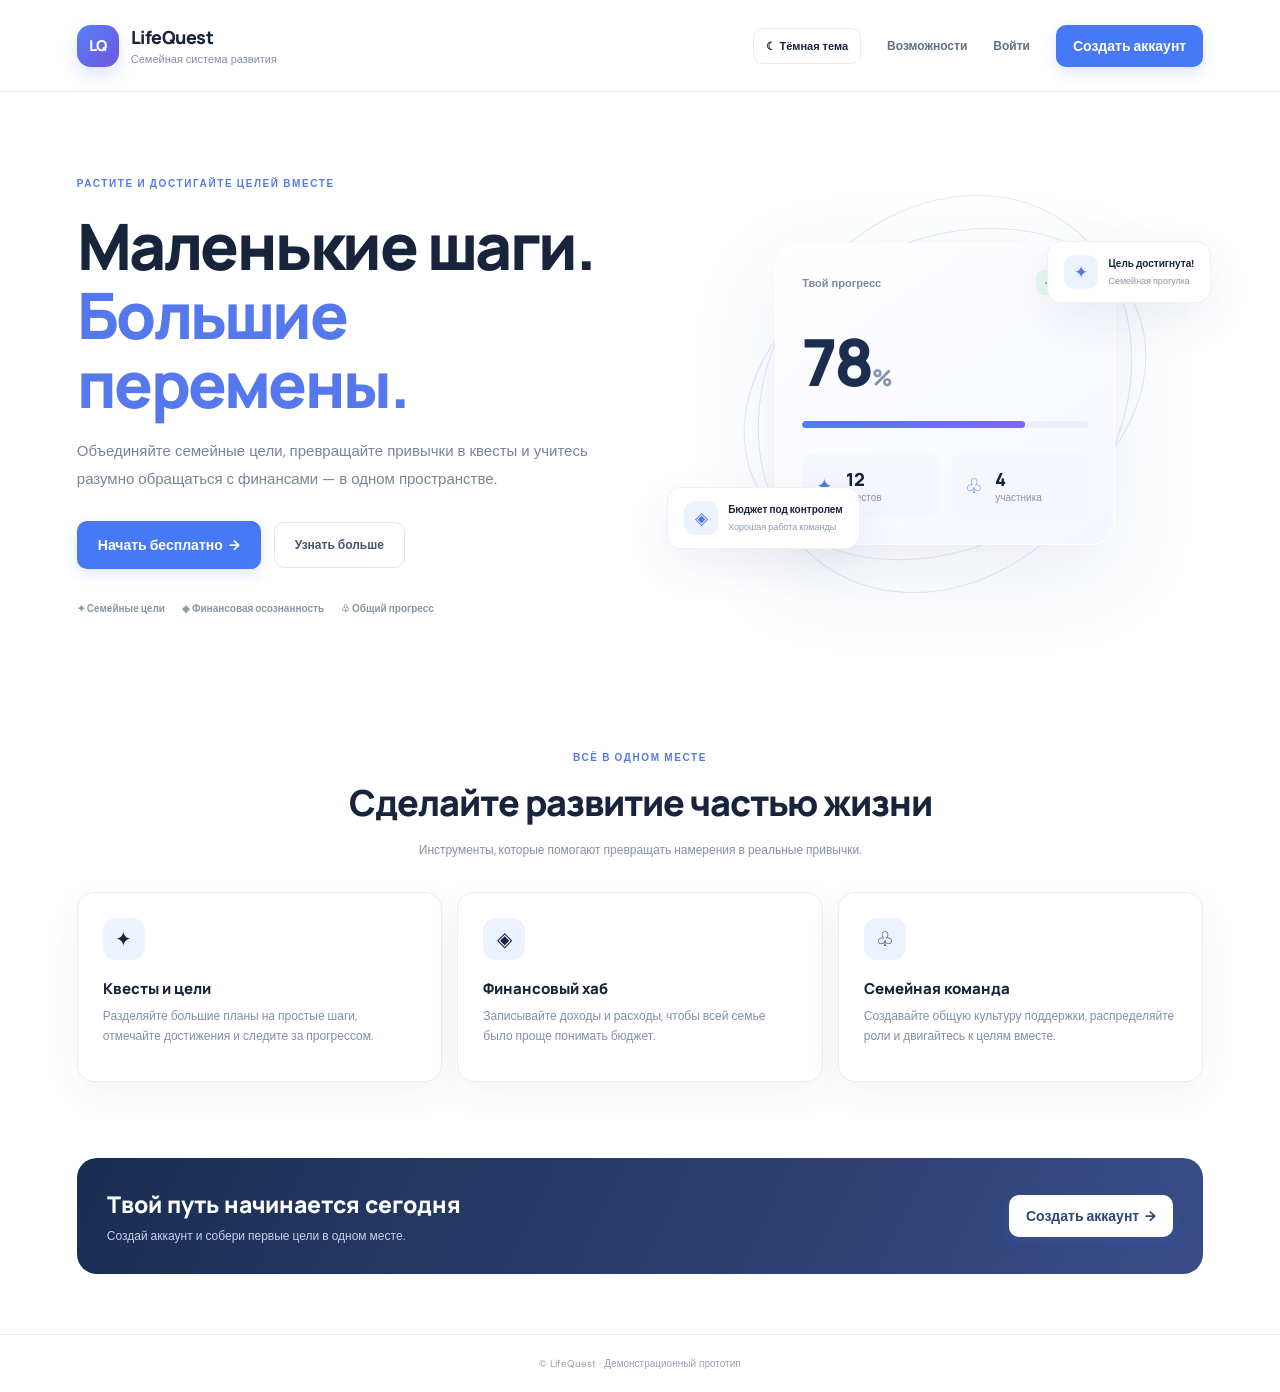
==== index.html @ 123b7204 "add deploy workflow" ====
<!doctype html>
<html lang="ru">
<head>
  <meta charset="UTF-8"><meta name="viewport" content="width=device-width, initial-scale=1.0">
  <meta name="description" content="LifeQuest — семейная платформа для целей, квестов и финансовой осознанности.">
  <title>LifeQuest — твой путь начинается здесь</title><script src="js/theme.js"></script><link rel="stylesheet" href="css/styles.css">
</head>
<body class="public-page">
  <header class="public-header"><a class="brand public-brand" href="index.html"><span class="brand-mark">LQ</span><span>LifeQuest<small>Семейная система развития</small></span></a><nav class="public-nav"><button class="theme-toggle" type="button" data-theme-toggle aria-pressed="false">☾ Тёмная тема</button><a href="#features">Возможности</a><a href="register.html?mode=login">Войти</a><a class="primary-button" href="register.html?mode=register">Создать аккаунт</a></nav></header>
  <main class="landing-main">
    <section class="landing-hero"><div class="landing-copy"><span class="landing-kicker">РАСТИТЕ И ДОСТИГАЙТЕ ЦЕЛЕЙ ВМЕСТЕ</span><h1>Маленькие шаги.<br><span>Большие перемены.</span></h1><p>Объединяйте семейные цели, превращайте привычки в квесты и учитесь разумно обращаться с финансами — в одном пространстве.</p><div class="landing-actions"><a class="primary-button" href="register.html?mode=register">Начать бесплатно&nbsp; →</a><a class="secondary-button" href="#features">Узнать больше</a></div><div class="landing-trust"><span>✦ Семейные цели</span><span>◈ Финансовая осознанность</span><span>♧ Общий прогресс</span></div></div><div class="landing-art" aria-hidden="true"><div class="orbit orbit-one"></div><div class="orbit orbit-two"></div><div class="hero-glass"><div class="glass-top"><span>Твой прогресс</span><span class="pill">+12% ↗</span></div><div class="hero-score">78<small>%</small></div><div class="progress-track"><div class="progress-fill" style="width:78%"></div></div><div class="hero-mini-grid"><div><span>✦</span><strong>12</strong><small>квестов</small></div><div><span>♧</span><strong>4</strong><small>участника</small></div></div></div><div class="floating-card floating-top"><span>✦</span><div><strong>Цель достигнута!</strong><small>Семейная прогулка</small></div></div><div class="floating-card floating-bottom"><span>◈</span><div><strong>Бюджет под контролем</strong><small>Хорошая работа команды</small></div></div></div></section>
    <section class="landing-features" id="features"><div class="section-intro centered"><span class="landing-kicker">ВСЁ В ОДНОМ МЕСТЕ</span><h2>Сделайте развитие частью жизни</h2><p>Инструменты, которые помогают превращать намерения в реальные привычки.</p></div><div class="feature-grid"><article class="feature-card"><div class="feature-icon">✦</div><h3>Квесты и цели</h3><p>Разделяйте большие планы на простые шаги, отмечайте достижения и следите за прогрессом.</p></article><article class="feature-card"><div class="feature-icon">◈</div><h3>Финансовый хаб</h3><p>Записывайте доходы и расходы, чтобы всей семье было проще понимать бюджет.</p></article><article class="feature-card"><div class="feature-icon">♧</div><h3>Семейная команда</h3><p>Создавайте общую культуру поддержки, распределяйте роли и двигайтесь к целям вместе.</p></article></div></section>
    <section class="landing-cta"><div><h2>Твой путь начинается сегодня</h2><p>Создай аккаунт и собери первые цели в одном месте.</p></div><a class="primary-button" href="register.html?mode=register">Создать аккаунт&nbsp; →</a></section>
  </main><footer class="public-footer">© LifeQuest · Демонстрационный прототип</footer>
  <script type="module" src="js/landing.js"></script>
</body></html>
---- css/styles.css ----
@import url('https://fonts.googleapis.com/css2?family=DM+Sans:wght@400;500;600;700&family=Manrope:wght@400;500;600;700;800&display=swap');
:root{--bg:#f5f7fb;--surface:#fff;--ink:#17243b;--muted:#8290a5;--line:#e8edf4;--navy:#172b4d;--blue:#4778f5;--blue-soft:#edf2ff;--mint:#e5f7f0;--green:#218a68;--orange:#fff1df;--shadow:0 12px 36px rgba(26,45,78,.06)}
*{box-sizing:border-box}body{margin:0;background:var(--bg);color:var(--ink);font-family:'DM Sans',sans-serif;font-size:14px}button,input{font:inherit}button{cursor:pointer}button:focus-visible,input:focus-visible{outline:3px solid #b7c9ff;outline-offset:2px}.app-shell{min-height:100vh;display:flex}.sidebar{width:252px;background:#fff;border-right:1px solid var(--line);padding:28px 18px 18px;display:flex;flex-direction:column;position:fixed;inset:0 auto 0 0;z-index:5}.brand{display:flex;gap:12px;align-items:center;color:var(--ink);text-decoration:none;font:800 18px Manrope,sans-serif;letter-spacing:-.5px;padding:0 8px 36px}.brand small{display:block;color:var(--muted);font:500 11px 'DM Sans',sans-serif;letter-spacing:0;margin-top:3px}.brand-mark{width:42px;height:42px;display:grid;place-items:center;background:linear-gradient(135deg,#547ff8,#7258dc);color:white;border-radius:14px;font:800 15px Manrope;box-shadow:0 8px 18px #547ff833}.side-label{font-size:9px;font-weight:800;letter-spacing:1.3px;color:#a2adbd;padding:0 12px 13px}.nav-list{display:grid;gap:6px}.nav-item{border:0;background:transparent;color:#748197;padding:13px 14px;border-radius:12px;display:flex;align-items:center;gap:13px;text-align:left;font-weight:600;transition:.18s}.nav-item span{font-size:19px;width:22px;text-align:center}.nav-item:hover{background:#f7f8fc;color:var(--ink)}.nav-item.active{background:var(--blue-soft);color:var(--blue)}.sidebar-bottom{margin-top:auto}.hidden{display:none!important}.user-mini{border-top:1px solid var(--line);margin-top:18px;padding:18px 4px 0;display:flex;align-items:center;gap:10px}.avatar{width:38px;height:38px;display:grid;place-items:center;background:#e8edff;color:#4a66cf;border-radius:13px;font-weight:800}.user-mini-text{flex:1;min-width:0}.user-mini-text strong,.user-mini-text small{display:block;overflow:hidden;text-overflow:ellipsis;white-space:nowrap}.user-mini-text strong{font-size:12px}.user-mini-text small{font-size:10px;color:var(--muted);margin-top:4px}.icon-button{border:0;background:transparent;color:#77849a;border-radius:9px;padding:8px;font-size:17px}.icon-button:hover{background:#f1f4fa}.main-area{margin-left:252px;width:calc(100% - 252px);min-height:100vh;display:flex;flex-direction:column}.topbar{min-height:106px;padding:25px 42px;display:flex;align-items:center;justify-content:space-between;gap:20px;background:#fff;border-bottom:1px solid var(--line)}.eyebrow{font-size:9px;letter-spacing:1.5px;font-weight:800;color:#94a0b2;margin-bottom:7px}.topbar h1{font:800 26px Manrope,sans-serif;margin:0;letter-spacing:-.8px}.top-actions{display:flex;align-items:center;gap:12px}.date-chip{font-size:11px;color:#75839a;background:#f6f8fc;padding:10px 12px;border-radius:9px}.primary-button{border:0;border-radius:10px;padding:12px 17px;background:var(--blue);color:#fff;font-weight:700;box-shadow:0 6px 14px #4778f52b;transition:.2s}.primary-button:hover{background:#3568e9;transform:translateY(-1px)}.primary-button:disabled{opacity:.45;cursor:not-allowed;transform:none}.page-content{padding:30px 42px 24px;flex:1;max-width:1500px;width:100%;margin:0 auto}.footer{padding:18px 42px;border-top:1px solid var(--line);font-size:10px;color:#9aa5b5}.footer span{padding:0 7px;color:#ccd3df}.welcome{display:flex;justify-content:space-between;align-items:center;gap:20px;padding:27px 30px;border-radius:18px;color:#fff;background:linear-gradient(112deg,#182d50 0%,#263f70 63%,#4e5cc2 100%);position:relative;overflow:hidden;margin-bottom:23px}.welcome:after{content:"";position:absolute;width:230px;height:230px;border:1px solid #ffffff18;border-radius:50%;right:70px;top:-135px;box-shadow:0 0 0 35px #ffffff08,0 0 0 70px #ffffff06}.welcome-copy{position:relative;z-index:1}.welcome .eyebrow{color:#a8b9e2}.welcome h2{font:800 24px Manrope;margin:7px 0 8px;letter-spacing:-.6px}.welcome p{color:#c6d1e8;margin:0;max-width:520px;line-height:1.6}.welcome .primary-button{background:#fff;color:#284477;box-shadow:none;white-space:nowrap;position:relative;z-index:1}.stats-grid{display:grid;grid-template-columns:repeat(4,minmax(0,1fr));gap:15px;margin-bottom:23px}.stat-card,.panel,.feature-card{background:var(--surface);border:1px solid var(--line);border-radius:15px;box-shadow:var(--shadow)}.stat-card{padding:18px 19px}.stat-top{display:flex;justify-content:space-between;align-items:center;color:#8290a5;font-size:11px;font-weight:600}.stat-icon{display:grid;place-items:center;width:34px;height:34px;border-radius:11px;background:var(--blue-soft);color:var(--blue);font-size:17px}.stat-value{font:800 25px Manrope;margin:13px 0 5px;letter-spacing:-.8px}.stat-foot{font-size:10px;color:#8c99ab}.positive{color:var(--green);font-weight:700}.content-grid{display:grid;grid-template-columns:minmax(0,1.5fr) minmax(270px,1fr);gap:18px}.panel{padding:21px;margin-bottom:18px}.panel-heading{display:flex;justify-content:space-between;align-items:center;gap:12px;margin-bottom:19px}.panel-heading h3{font:800 15px Manrope;margin:0}.text-button{border:0;background:none;color:var(--blue);font-weight:700;font-size:11px}.muted{color:var(--muted)}.quest-row{display:flex;align-items:center;gap:12px;padding:13px 0;border-top:1px solid #f0f2f7}.quest-row:first-of-type{border-top:0}.quest-symbol{width:40px;height:40px;display:grid;place-items:center;border-radius:12px;background:#f1f4ff;font-size:18px}.quest-info{flex:1;min-width:0}.quest-info strong{display:block;font-size:12px}.quest-info small{display:block;color:var(--muted);font-size:10px;margin-top:5px}.pill{font-size:10px;font-weight:700;padding:6px 9px;border-radius:8px;background:var(--mint);color:var(--green);white-space:nowrap}.pill.pending{background:var(--orange);color:#ad6c22}.progress-head{display:flex;justify-content:space-between;font-size:11px;margin-bottom:9px}.progress-track{height:7px;background:#edf0f6;border-radius:99px;overflow:hidden}.progress-fill{height:100%;background:linear-gradient(90deg,#4d7df5,#8066e8);border-radius:99px}.family-list{display:grid;gap:13px}.family-person{display:flex;align-items:center;gap:10px}.family-person .avatar{width:34px;height:34px;border-radius:11px;font-size:12px}.person-meta{flex:1}.person-meta strong{font-size:11px;display:block}.person-meta small{font-size:10px;color:var(--muted);display:block;margin-top:3px}.status-dot{width:7px;height:7px;background:#3fba8d;border-radius:50%}.feature-grid{display:grid;grid-template-columns:repeat(3,minmax(0,1fr));gap:15px}.feature-card{padding:22px;min-height:170px;text-align:left;color:inherit;transition:.2s}.feature-card:hover{transform:translateY(-3px);border-color:#cbd7ff}.feature-card .feature-icon{width:42px;height:42px;border-radius:13px;background:var(--blue-soft);display:grid;place-items:center;font-size:20px;margin-bottom:18px}.feature-card h3{font:800 14px Manrope;margin:0 0 8px}.feature-card p{font-size:11px;color:var(--muted);line-height:1.6;margin:0}.section-intro{margin-bottom:22px}.section-intro h2{font:800 22px Manrope;margin:0 0 8px}.section-intro p{color:var(--muted);margin:0;line-height:1.6}.inline-form{display:flex;gap:10px;flex-wrap:wrap;margin-bottom:18px}.field{width:100%;border:1px solid #dfe5ef;border-radius:10px;padding:12px 13px;background:#fff;color:var(--ink);outline:none}.field:focus{border-color:#8da9ff}.inline-form .field{flex:1;min-width:150px}.table-wrap{overflow:auto}.data-table{width:100%;border-collapse:collapse;white-space:nowrap}.data-table th,.data-table td{text-align:left;padding:13px 12px;border-bottom:1px solid #edf0f5;font-size:11px}.data-table th{font-size:9px;color:#8c98aa;letter-spacing:.6px;text-transform:uppercase}.data-table td{color:#526078}.data-table td strong{color:var(--ink)}.table-action{border:0;background:#f2f5fb;border-radius:7px;padding:7px 9px;color:#536480;font-size:10px;font-weight:700}.empty-state{text-align:center;padding:35px 20px;color:var(--muted)}.empty-state strong{display:block;color:var(--ink);margin-bottom:7px}.admin-banner{padding:16px 18px;background:#fff5e8;border:1px solid #f8dfbb;border-radius:12px;color:#8e612a;margin-bottom:20px;font-size:12px;line-height:1.6}.modal{border:0;border-radius:20px;padding:0;width:min(440px,calc(100% - 28px));box-shadow:0 25px 100px #17243b35}.modal::backdrop{background:#17243b88;backdrop-filter:blur(5px)}.auth-card{padding:30px;position:relative}.modal-close{position:absolute;right:17px;top:17px;font-size:25px}.modal-brand{padding:0 0 24px}.auth-tabs{display:grid;grid-template-columns:1fr 1fr;gap:8px;margin-bottom:23px}.auth-tab{border:1px solid var(--line);border-radius:10px;padding:12px 17px;background:var(--surface);color:var(--ink);font-weight:700;transition:background .2s,border-color .2s,color .2s}.auth-tab.active{border-color:var(--blue);background:var(--blue);color:#fff;box-shadow:0 6px 14px #4778f52b}.auth-card h2{font:800 22px Manrope;margin:0 0 8px}.auth-card>.muted{font-size:12px;margin:0 0 22px}.field-label{display:block;font-size:11px;font-weight:700;margin:14px 0 7px}.full-width{width:100%;margin-top:20px}.auth-note{font-size:10px;line-height:1.5;color:#9aa4b4;margin:14px 0 0}.auth-error{color:#c34444;font-size:11px;line-height:1.5}.toast{position:fixed;right:24px;bottom:24px;max-width:calc(100% - 48px);background:#172b4d;color:#fff;padding:13px 17px;border-radius:11px;box-shadow:var(--shadow);opacity:0;transform:translateY(10px);pointer-events:none;transition:.2s;z-index:20;font-size:12px}.toast.show{opacity:1;transform:translateY(0)}.mobile-menu{display:none}
@media(max-width:1100px){.page-content,.topbar{padding-left:26px;padding-right:26px}.stats-grid{grid-template-columns:repeat(2,minmax(0,1fr))}.feature-grid{grid-template-columns:repeat(2,minmax(0,1fr))}}
@media(max-width:760px){.sidebar{transform:translateX(-100%);transition:transform .2s;box-shadow:var(--shadow)}.sidebar.open{transform:translateX(0)}.main-area{margin-left:0;width:100%}.topbar{min-height:85px;padding:17px 18px;gap:10px}.topbar h1{font-size:21px}.eyebrow{font-size:8px}.mobile-menu{display:block}.top-actions{gap:6px}.date-chip{display:none}.top-actions .primary-button{padding:10px;font-size:10px}.page-content{padding:20px 16px}.welcome{padding:23px 20px;align-items:flex-start;flex-direction:column}.welcome h2{font-size:21px}.welcome:after{right:-120px}.stats-grid{gap:10px}.stat-card{padding:14px}.stat-value{font-size:22px}.content-grid{grid-template-columns:1fr;gap:0}.feature-grid{grid-template-columns:1fr}.panel{padding:17px}.footer{padding:16px}.welcome .primary-button{font-size:11px}.user-mini{margin-top:14px}}

/* Public landing and standalone account pages */
.public-page{background:#fff}.public-header{height:92px;display:flex;align-items:center;justify-content:space-between;padding:0 clamp(20px,6vw,92px);background:#fff;border-bottom:1px solid var(--line)}.public-brand{padding:0}.public-nav{display:flex;align-items:center;gap:26px}.public-nav a:not(.primary-button){text-decoration:none;color:#627089;font-weight:600;font-size:12px}.public-nav .primary-button,.landing-actions .primary-button,.landing-cta .primary-button{text-decoration:none;display:inline-flex;align-items:center;justify-content:center}.landing-main{max-width:1440px;margin:auto;padding:0 clamp(20px,6vw,92px)}.landing-hero{min-height:610px;display:grid;grid-template-columns:1.05fr .95fr;align-items:center;gap:40px;padding:64px 0 70px}.landing-kicker{font-size:10px;font-weight:800;letter-spacing:1.6px;color:#5678ed}.landing-copy h1,.auth-side h1{font:800 clamp(40px,5vw,66px)/1.08 Manrope,sans-serif;letter-spacing:-2.5px;margin:20px 0}.landing-copy h1 span{color:#5678ed}.landing-copy>p,.auth-side>p{max-width:570px;color:#78859a;line-height:1.85;font-size:15px}.landing-actions{display:flex;align-items:center;gap:13px;margin-top:28px}.landing-actions .primary-button{padding:15px 21px}.secondary-button{display:inline-flex;align-items:center;justify-content:center;text-decoration:none;border:1px solid #e0e6f0;border-radius:10px;padding:14px 20px;color:#465570;font-weight:700;font-size:12px}.landing-trust{display:flex;flex-wrap:wrap;gap:17px;margin-top:33px;color:#8995a8;font-size:10px;font-weight:600}.landing-art{min-height:410px;position:relative;display:grid;place-items:center}.orbit{position:absolute;border:1px solid #dfe7ff;border-radius:50%;transform:rotate(-25deg)}.orbit-one{width:420px;height:310px}.orbit-two{width:350px;height:420px;transform:rotate(35deg)}.hero-glass{position:relative;width:min(340px,90%);padding:26px;border:1px solid #ffffff;background:linear-gradient(145deg,#fff,#f5f7ff);border-radius:24px;box-shadow:0 30px 90px #314b8c1a;z-index:1}.glass-top{display:flex;align-items:center;justify-content:space-between;font-size:11px;color:#7c899e;font-weight:700}.hero-score{font:800 65px Manrope;letter-spacing:-3px;margin:22px 0 15px;color:#1b2e50}.hero-score small{font-size:23px;color:#8794ad}.hero-mini-grid{display:grid;grid-template-columns:1fr 1fr;gap:12px;margin-top:25px}.hero-mini-grid>div{background:#f5f7fc;border-radius:13px;padding:14px;display:grid;grid-template-columns:30px 1fr;align-items:center}.hero-mini-grid span{grid-row:span 2;font-size:20px;color:#5678ed}.hero-mini-grid strong{font:800 18px Manrope}.hero-mini-grid small{font-size:10px;color:#8995a8}.floating-card{position:absolute;z-index:2;display:flex;align-items:center;gap:10px;background:#fff;border:1px solid #edf0f7;border-radius:14px;padding:13px 16px;box-shadow:0 16px 45px #273d7215}.floating-card>span{display:grid;place-items:center;width:34px;height:34px;border-radius:11px;background:#edf2ff;color:#5678ed;font-size:17px}.floating-card strong,.floating-card small{display:block}.floating-card strong{font-size:10px}.floating-card small{font-size:9px;color:#8c98aa;margin-top:5px}.floating-top{top:52px;right:-8px}.floating-bottom{bottom:50px;left:-20px}.landing-features{padding:45px 0 76px}.centered{text-align:center}.centered h2{font:800 clamp(25px,3vw,36px) Manrope;letter-spacing:-1px;margin:13px 0}.centered p{color:#8290a5;font-size:12px;line-height:1.7}.landing-features .feature-grid{margin-top:32px}.landing-features .feature-card{border-radius:17px;padding:25px;min-height:190px}.landing-features .feature-card h3{font-size:15px}.landing-features .feature-card p{font-size:12px}.landing-cta{display:flex;align-items:center;justify-content:space-between;gap:24px;padding:30px;border-radius:20px;background:linear-gradient(115deg,#192e52,#394c87);color:white;margin:0 0 60px}.landing-cta h2{font:800 23px Manrope;margin:0 0 8px}.landing-cta p{color:#c6d1e8;font-size:12px;margin:0}.landing-cta .primary-button{background:#fff;color:#2d467b;white-space:nowrap}.public-footer{text-align:center;border-top:1px solid var(--line);padding:22px;color:#98a3b4;font-size:10px}.auth-page{min-height:100vh;background:linear-gradient(135deg,#f5f7fc,#eef2ff);padding:28px clamp(18px,5vw,70px);display:flex;flex-direction:column}.auth-page-brand{padding:0;margin-bottom:28px;align-self:flex-start}.auth-page-layout{width:min(1040px,100%);margin:auto;display:grid;grid-template-columns:1fr minmax(350px,430px);gap:clamp(35px,7vw,100px);align-items:center;flex:1}.auth-side h1{font-size:clamp(38px,4vw,54px);margin:18px 0}.auth-side>p{font-size:13px;max-width:410px}.auth-side-points{display:grid;gap:15px;margin-top:30px;color:#5e6d87;font-size:12px;font-weight:600}.auth-page-card{background:#fff;border:1px solid #e9edf5;border-radius:22px;padding:30px;box-shadow:0 22px 80px #263b7010}.back-link{display:inline-block;text-decoration:none;color:#7d8aa0;font-size:11px;font-weight:700;margin-bottom:25px}.auth-page-card .auth-tabs{margin-bottom:23px}.auth-page-card h2{font:800 24px Manrope;margin:0 0 8px;letter-spacing:-.7px}.auth-page-card .muted{font-size:12px;line-height:1.6;margin:0 0 22px}.auth-page-card .field-label{margin-top:16px}.auth-page-card .field{margin-bottom:2px}.forgot-link{display:block;margin:12px 0 0 auto;padding:5px 0}.auth-page-card .full-width{margin-top:15px}.auth-page-card .auth-note{border-top:1px solid #f0f2f7;padding-top:14px;margin-top:18px}.auth-success{color:#218a68;font-size:11px;line-height:1.5}.auth-page .public-footer{margin:30px -20px -28px;background:transparent;border:0}
@media(max-width:850px){.landing-hero{grid-template-columns:1fr;padding-top:55px}.landing-art{min-height:390px}.landing-copy h1{font-size:48px}.auth-page-layout{grid-template-columns:1fr;max-width:500px}.auth-side{display:none}.auth-page-brand{margin-bottom:25px}.auth-page-card{padding:25px}.public-header{padding:0 20px}.public-nav{gap:13px}.public-nav a:not(.primary-button){display:none}}
@media(max-width:520px){.landing-copy h1{font-size:40px;letter-spacing:-1.6px}.landing-copy>p{font-size:13px}.landing-actions{align-items:stretch;flex-direction:column}.landing-trust{gap:10px}.landing-art{min-height:330px}.orbit-one{width:290px;height:230px}.orbit-two{width:260px;height:320px}.hero-glass{width:280px;padding:21px}.floating-top{right:0;top:15px}.floating-bottom{left:0;bottom:12px}.landing-cta{align-items:flex-start;flex-direction:column;padding:24px}.public-header{height:78px}.public-brand{font-size:16px}.public-brand .brand-mark{width:37px;height:37px}.public-nav .primary-button{font-size:10px;padding:10px}.auth-page{padding:20px 14px}.auth-page-layout{display:block}.auth-page-card{padding:23px 19px}.auth-page .public-footer{margin-top:35px}}

.theme-toggle{display:inline-flex;align-items:center;justify-content:center;gap:7px;flex-shrink:0;border:1px solid var(--line);border-radius:10px;padding:10px 12px;background:var(--surface);color:var(--ink);font-size:11px;font-weight:700;white-space:nowrap;transition:background .2s,border-color .2s}
.theme-toggle:hover{background:var(--blue-soft);border-color:#b9c9f5}
.auth-page-top{display:flex;align-items:center;justify-content:space-between;gap:16px}
.auth-page-top .auth-page-brand{margin-bottom:28px}
:root{color-scheme:light}
:root[data-theme="dark"]{color-scheme:dark;--bg:#101722;--surface:#192332;--ink:#e7edf7;--muted:#9ba9bd;--line:#2b3749;--navy:#e0e9fb;--blue-soft:#222f4d;--mint:#193b33;--green:#69d7ad;--orange:#3b2d1f;--surface-hover:#222d3e;--surface-raised:#1b2636;--surface-raised-line:#344156;--text-soft:#b9c6d9;--field-bg:#111a27;--field-line:#354257;--field-placeholder:#8392a8;--notice-bg:#342a1d;--notice-line:#59452b;--notice-text:#e8c99a;--orbit-line:#2b3850;--shadow:0 12px 36px rgba(0,0,0,.24)}
:root[data-theme="dark"] :is(.sidebar,.topbar,.public-header,.auth-page-card,.modal,.auth-card){background:var(--surface);border-color:var(--line);color:var(--ink)}
:root[data-theme="dark"] .public-page{background:var(--bg)}
:root[data-theme="dark"] .auth-page{background:linear-gradient(135deg,var(--bg),#171f30)}
:root[data-theme="dark"] :is(.nav-item,.public-nav a:not(.primary-button)){color:var(--text-soft)}
:root[data-theme="dark"] :is(.nav-item:hover,.icon-button:hover,.date-chip,.quest-symbol,.table-action,.hero-mini-grid>div){background:var(--surface-hover);color:var(--text-soft)}
:root[data-theme="dark"] :is(.field,select.field,textarea.field){background:var(--field-bg);border-color:var(--field-line);color:var(--ink)}
:root[data-theme="dark"] .field::placeholder{color:var(--field-placeholder)}
:root[data-theme="dark"] :is(.quest-row,.data-table th,.data-table td,.auth-note,.table-action,.secondary-button){border-color:var(--line)}
:root[data-theme="dark"] .data-table td{color:var(--text-soft)}
:root[data-theme="dark"] .admin-banner{background:var(--notice-bg);border-color:var(--notice-line);color:var(--notice-text)}
:root[data-theme="dark"] .progress-track{background:var(--line)}
:root[data-theme="dark"] .danger-action:hover{background:#3a2329!important}
:root[data-theme="dark"] .secondary-button{color:#ccd6e6}
:root[data-theme="dark"] .orbit{border-color:var(--orbit-line)}
:root[data-theme="dark"] :is(.hero-glass,.floating-card){background:var(--surface-raised);border-color:var(--surface-raised-line);color:var(--ink)}
:root[data-theme="dark"] .hero-score{color:var(--ink)}
:root[data-theme="dark"] :is(.hero-mini-grid small,.glass-top,.floating-card small){color:var(--text-soft)}
:root[data-theme="dark"] .floating-card>span{background:var(--blue-soft)}
@media(max-width:760px){.top-actions .theme-toggle{padding:9px;font-size:0}.top-actions .theme-toggle::before{content:"☾";font-size:16px}.top-actions .theme-toggle[aria-pressed="true"]::before{content:"☀"}}
@media(max-width:520px){.auth-page-top .auth-page-brand{margin-bottom:25px}.auth-page-top .theme-toggle{font-size:10px;padding:9px}}

/* Admin CRUD actions */
.danger-action{color:#b83e48!important;border-color:#efc5c8!important}
.danger-action:hover{background:#fff0f1!important}
.profile-grid{display:grid;grid-template-columns:repeat(3,minmax(0,1fr));gap:18px}.profile-avatar-block{display:flex;align-items:center;gap:18px;padding:14px 0 6px}.avatar-lg{width:88px;height:88px;border-radius:20px;font-size:28px;overflow:hidden}.profile-avatar-actions{display:flex;flex-direction:column;gap:10px;min-width:0;flex:1}.profile-form{display:grid;gap:12px}.field-label{display:block;margin-bottom:4px;font-size:11px;font-weight:700;color:#66758d}.file-button{display:inline-flex;align-items:center;justify-content:center;max-width:180px}.profile-grid .panel{padding-bottom:24px}.auth-error{color:#c94d5d;font-size:11px;line-height:1.5;min-height:18px}.auth-success{color:#218a68;font-size:11px;line-height:1.5;min-height:18px}.avatar-lg img{width:100%;height:100%;object-fit:cover;display:block;border-radius:inherit}.profile-avatar-actions .muted{font-size:10px;line-height:1.5}.profile-form .primary-button{width:100%}.profile-settings-shell{padding:0;max-width:980px;margin:0 auto}.profile-card-dark{background:transparent;border:0;border-radius:0;padding:0;box-shadow:none;min-height:auto}.profile-top-area{height:0;margin:0}.profile-user-row{display:flex;align-items:flex-end;gap:18px;padding:0 0 0 8px;margin-top:0}.profile-avatar-wrap{width:92px;height:92px;border-radius:50%;overflow:hidden;background:#f5f5f5;border:4px solid #efefef;box-shadow:0 0 0 2px rgba(0,0,0,.05)}.profile-avatar-wrap .avatar-lg{width:100%;height:100%;border-radius:50%;display:grid;place-items:center;background:linear-gradient(135deg,#d9adff,#7dbef9,#ffb1d7);font-size:32px;color:#111}.profile-user-meta{display:flex;flex-direction:column;gap:6px}.profile-name-line{display:flex;align-items:center;gap:10px}.profile-name-line h3{margin:0;font-size:26px;line-height:1.1;font-weight:800;color:#111;letter-spacing:-1px}.profile-status-icon{font-size:18px;color:#111}.profile-handle{color:#6a7280;font-size:14px}.profile-role-badge{display:inline-flex;align-items:center;justify-content:center;width:max-content;padding:6px 10px;border-radius:999px;background:#f6f0cc;border:1px solid #f0d782;color:#2d2d2d;font-size:11px;font-weight:700}.profile-tabs{display:flex;gap:12px;margin:18px 0 10px;padding:0}.profile-tab{padding:8px 14px;border:none;border-radius:10px;background:transparent;color:#2f2f2f;font-size:14px;font-weight:700;cursor:pointer;transition:.2s}.profile-tab.active{background:#e5defb;color:#2c2c2c;box-shadow:inset 0 0 0 1px rgba(0,0,0,.04)}.profile-inline-action-row{display:flex;align-items:center;gap:10px;padding:0 0 2px}.profile-upload-button{background:#ffffff;border:1px solid rgba(0,0,0,.12);color:#202020;padding:10px 16px}.profile-inline-action-button{background:transparent;border:1px solid rgba(0,0,0,.1);border-radius:10px;color:#2f2f2f;padding:10px 14px;font-weight:600}.profile-file-meta{padding:0 0 18px;color:#7b8493;font-size:12px}.profile-form-block{padding:14px 0 0}.profile-form-block .profile-section-title{display:block;width:100%;margin:0 0 14px;padding:13px 18px;border:0;border-radius:10px;background:linear-gradient(180deg,#4d8af7,#3a6fe8);color:#fff;font-weight:700;font-size:18px;line-height:1.3;box-shadow:none}.profile-setting-row{display:grid;grid-template-columns:220px minmax(0,1fr);gap:18px;align-items:center;margin:16px 0}.compact-row{margin:10px 0}.profile-setting-label{font-size:15px;font-weight:700;color:#111;line-height:1.5}.profile-field{background:#ececec;border:1px solid #dfe2e7;border-radius:6px;height:40px;font-size:15px;color:#171717;padding:10px 12px;box-shadow:none}.profile-field::placeholder{color:#8a91a1}.profile-toggle-row{display:flex;align-items:center;gap:12px;margin:16px 0}.profile-toggle-text{font-size:15px;color:#2a2a2a}.profile-switch{position:relative;display:inline-block;width:44px;height:24px}.profile-switch input{display:none}.profile-slider{position:absolute;inset:0;border-radius:999px;background:#d7d7d7;transition:.2s}.profile-slider:before{content:"";position:absolute;width:18px;height:18px;left:3px;top:3px;border-radius:50%;background:#fff;box-shadow:0 1px 4px rgba(0,0,0,.2);transition:.2s}.profile-switch input:checked + .profile-slider{background:#c9b8ff}.profile-switch input:checked + .profile-slider:before{transform:translateX(20px)}.profile-card-dark .primary-button{border-radius:10px;padding:13px 18px;background:linear-gradient(180deg,#4d8af7,#3a6fe8);box-shadow:none;width:100%;font-weight:700}.profile-card-dark .primary-button:hover{background:linear-gradient(180deg,#3f7df1,#2c66d7)}.profile-form button[type="submit"]{display:block;width:100%;margin-top:8px;border:0;border-radius:10px;padding:13px 18px;background:linear-gradient(180deg,#4d8af7,#3a6fe8);color:#fff;font-weight:700;box-shadow:none}.profile-form button[type="submit"]:hover{background:linear-gradient(180deg,#3f7df1,#2c66d7)}.profile-card-dark .danger-action{background:transparent;border:1px solid rgba(0,0,0,.08);color:#1d1d1d!important;border-radius:10px;padding:11px 14px;font-size:12px}.profile-card-dark .auth-error{color:#c94d5d}.profile-card-dark .auth-success{color:#1ea76c}.profile-card-dark .field:focus{border-color:#6d88ff;box-shadow:0 0 0 3px rgba(109,136,255,.12)}@media(max-width:980px){.profile-setting-row{grid-template-columns:1fr}.profile-name-line h3{font-size:22px}.profile-user-row{align-items:center}.profile-top-area{height:170px}}
@media(max-width:1100px){.profile-grid{grid-template-columns:repeat(2,minmax(0,1fr))}}
@media(max-width:760px){.profile-grid{grid-template-columns:minmax(0,1fr);gap:14px}.profile-grid .panel{min-width:0;padding:18px}.profile-avatar-block{align-items:flex-start;gap:16px}.profile-avatar-actions{width:100%}.profile-avatar-actions .file-button,.profile-avatar-actions .table-action{width:100%;max-width:none;min-height:42px;white-space:normal}.profile-form,.profile-form .field{min-width:0;width:100%}.profile-form .field{overflow-wrap:anywhere}.profile-form button[type="submit"]{white-space:normal;line-height:1.35}.profile-grid .panel-heading h3{font-size:15px}}
@media(max-width:420px){.profile-avatar-block{flex-direction:column;align-items:stretch}.profile-avatar-block .avatar-lg{align-self:center}.profile-avatar-actions{align-items:stretch}.profile-grid .panel{padding:16px}}
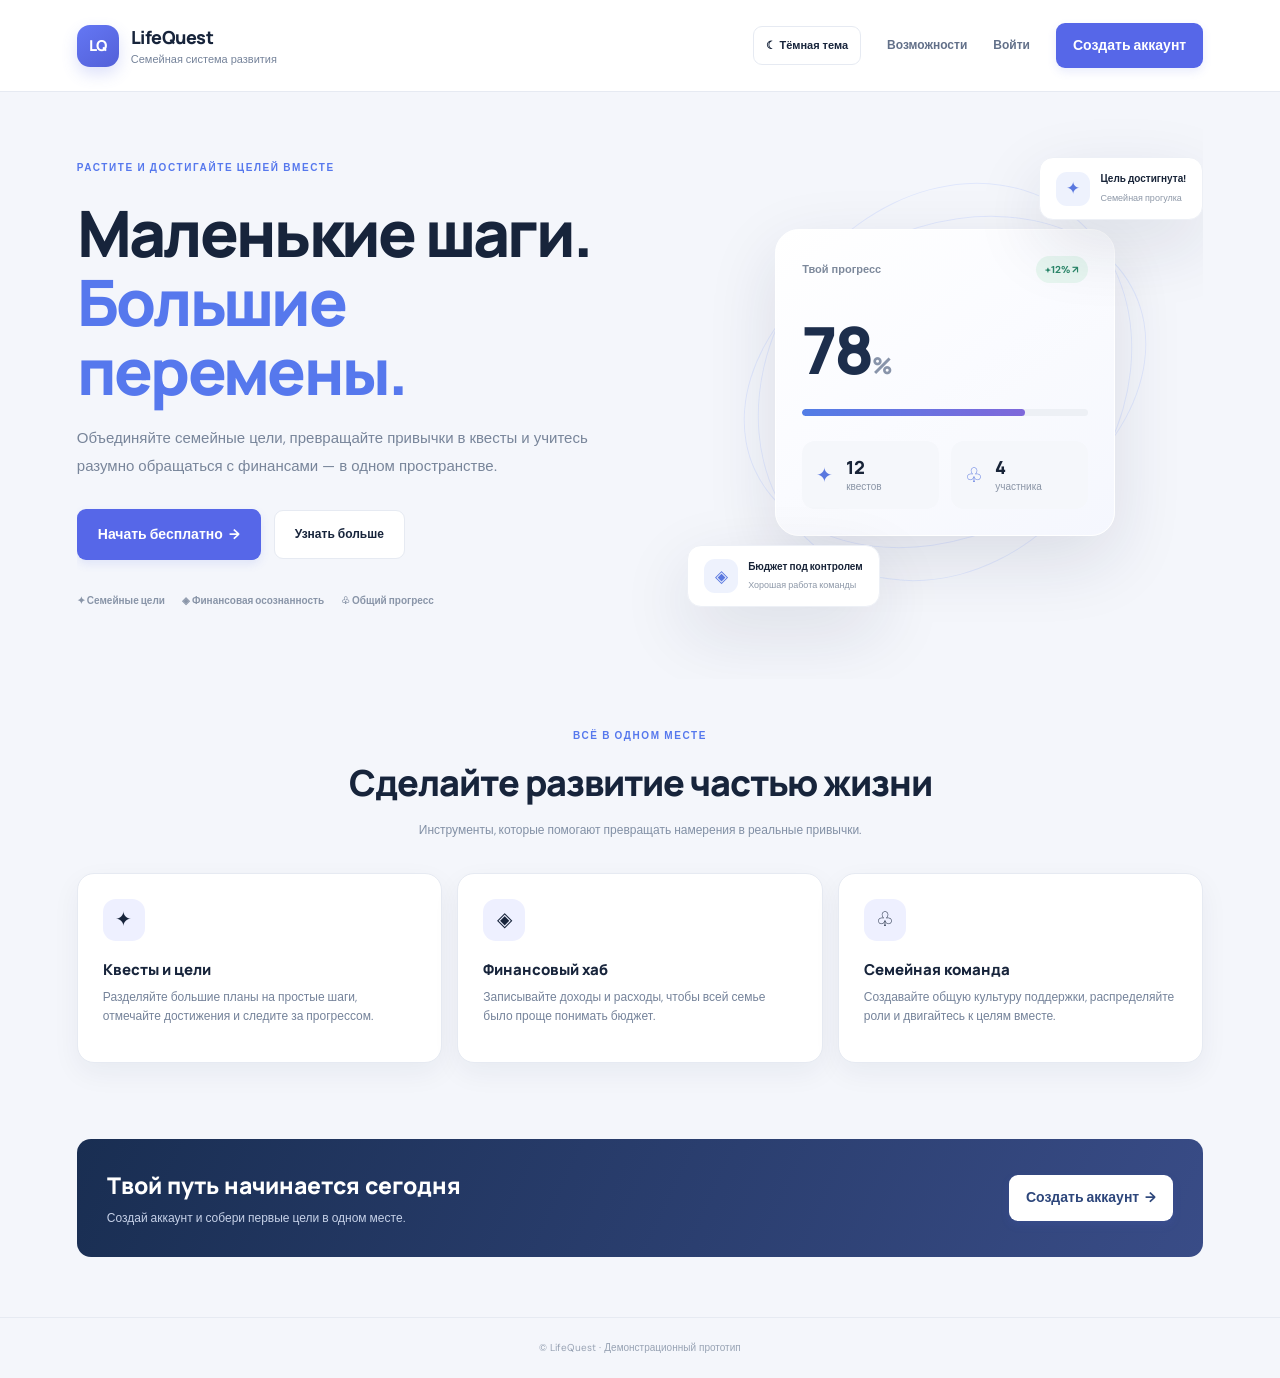
==== commit 7b63398b: "Modularize frontend and refine workspace UI Co-authored-by: Copilot <223556219+Copilot@users.noreply" ====
--- a/index.html
+++ b/index.html
@@ -3,7 +3,7 @@
 <head>
   <meta charset="UTF-8"><meta name="viewport" content="width=device-width, initial-scale=1.0">
   <meta name="description" content="LifeQuest — семейная платформа для целей, квестов и финансовой осознанности.">
-  <title>LifeQuest — твой путь начинается здесь</title><script src="js/theme.js"></script><link rel="stylesheet" href="css/styles.css">
+  <title>LifeQuest — твой путь начинается здесь</title><script type="module" src="js/theme.js"></script><link rel="stylesheet" href="css/styles.css">
 </head>
 <body class="public-page">
   <header class="public-header"><a class="brand public-brand" href="index.html"><span class="brand-mark">LQ</span><span>LifeQuest<small>Семейная система развития</small></span></a><nav class="public-nav"><button class="theme-toggle" type="button" data-theme-toggle aria-pressed="false">☾ Тёмная тема</button><a href="#features">Возможности</a><a href="register.html?mode=login">Войти</a><a class="primary-button" href="register.html?mode=register">Создать аккаунт</a></nav></header>
--- a/css/styles.css
+++ b/css/styles.css
@@ -1,13 +1,13 @@
 @import url('https://fonts.googleapis.com/css2?family=DM+Sans:wght@400;500;600;700&family=Manrope:wght@400;500;600;700;800&display=swap');
 :root{--bg:#f5f7fb;--surface:#fff;--ink:#17243b;--muted:#8290a5;--line:#e8edf4;--navy:#172b4d;--blue:#4778f5;--blue-soft:#edf2ff;--mint:#e5f7f0;--green:#218a68;--orange:#fff1df;--shadow:0 12px 36px rgba(26,45,78,.06)}
-*{box-sizing:border-box}body{margin:0;background:var(--bg);color:var(--ink);font-family:'DM Sans',sans-serif;font-size:14px}button,input{font:inherit}button{cursor:pointer}button:focus-visible,input:focus-visible{outline:3px solid #b7c9ff;outline-offset:2px}.app-shell{min-height:100vh;display:flex}.sidebar{width:252px;background:#fff;border-right:1px solid var(--line);padding:28px 18px 18px;display:flex;flex-direction:column;position:fixed;inset:0 auto 0 0;z-index:5}.brand{display:flex;gap:12px;align-items:center;color:var(--ink);text-decoration:none;font:800 18px Manrope,sans-serif;letter-spacing:-.5px;padding:0 8px 36px}.brand small{display:block;color:var(--muted);font:500 11px 'DM Sans',sans-serif;letter-spacing:0;margin-top:3px}.brand-mark{width:42px;height:42px;display:grid;place-items:center;background:linear-gradient(135deg,#547ff8,#7258dc);color:white;border-radius:14px;font:800 15px Manrope;box-shadow:0 8px 18px #547ff833}.side-label{font-size:9px;font-weight:800;letter-spacing:1.3px;color:#a2adbd;padding:0 12px 13px}.nav-list{display:grid;gap:6px}.nav-item{border:0;background:transparent;color:#748197;padding:13px 14px;border-radius:12px;display:flex;align-items:center;gap:13px;text-align:left;font-weight:600;transition:.18s}.nav-item span{font-size:19px;width:22px;text-align:center}.nav-item:hover{background:#f7f8fc;color:var(--ink)}.nav-item.active{background:var(--blue-soft);color:var(--blue)}.sidebar-bottom{margin-top:auto}.hidden{display:none!important}.user-mini{border-top:1px solid var(--line);margin-top:18px;padding:18px 4px 0;display:flex;align-items:center;gap:10px}.avatar{width:38px;height:38px;display:grid;place-items:center;background:#e8edff;color:#4a66cf;border-radius:13px;font-weight:800}.user-mini-text{flex:1;min-width:0}.user-mini-text strong,.user-mini-text small{display:block;overflow:hidden;text-overflow:ellipsis;white-space:nowrap}.user-mini-text strong{font-size:12px}.user-mini-text small{font-size:10px;color:var(--muted);margin-top:4px}.icon-button{border:0;background:transparent;color:#77849a;border-radius:9px;padding:8px;font-size:17px}.icon-button:hover{background:#f1f4fa}.main-area{margin-left:252px;width:calc(100% - 252px);min-height:100vh;display:flex;flex-direction:column}.topbar{min-height:106px;padding:25px 42px;display:flex;align-items:center;justify-content:space-between;gap:20px;background:#fff;border-bottom:1px solid var(--line)}.eyebrow{font-size:9px;letter-spacing:1.5px;font-weight:800;color:#94a0b2;margin-bottom:7px}.topbar h1{font:800 26px Manrope,sans-serif;margin:0;letter-spacing:-.8px}.top-actions{display:flex;align-items:center;gap:12px}.date-chip{font-size:11px;color:#75839a;background:#f6f8fc;padding:10px 12px;border-radius:9px}.primary-button{border:0;border-radius:10px;padding:12px 17px;background:var(--blue);color:#fff;font-weight:700;box-shadow:0 6px 14px #4778f52b;transition:.2s}.primary-button:hover{background:#3568e9;transform:translateY(-1px)}.primary-button:disabled{opacity:.45;cursor:not-allowed;transform:none}.page-content{padding:30px 42px 24px;flex:1;max-width:1500px;width:100%;margin:0 auto}.footer{padding:18px 42px;border-top:1px solid var(--line);font-size:10px;color:#9aa5b5}.footer span{padding:0 7px;color:#ccd3df}.welcome{display:flex;justify-content:space-between;align-items:center;gap:20px;padding:27px 30px;border-radius:18px;color:#fff;background:linear-gradient(112deg,#182d50 0%,#263f70 63%,#4e5cc2 100%);position:relative;overflow:hidden;margin-bottom:23px}.welcome:after{content:"";position:absolute;width:230px;height:230px;border:1px solid #ffffff18;border-radius:50%;right:70px;top:-135px;box-shadow:0 0 0 35px #ffffff08,0 0 0 70px #ffffff06}.welcome-copy{position:relative;z-index:1}.welcome .eyebrow{color:#a8b9e2}.welcome h2{font:800 24px Manrope;margin:7px 0 8px;letter-spacing:-.6px}.welcome p{color:#c6d1e8;margin:0;max-width:520px;line-height:1.6}.welcome .primary-button{background:#fff;color:#284477;box-shadow:none;white-space:nowrap;position:relative;z-index:1}.stats-grid{display:grid;grid-template-columns:repeat(4,minmax(0,1fr));gap:15px;margin-bottom:23px}.stat-card,.panel,.feature-card{background:var(--surface);border:1px solid var(--line);border-radius:15px;box-shadow:var(--shadow)}.stat-card{padding:18px 19px}.stat-top{display:flex;justify-content:space-between;align-items:center;color:#8290a5;font-size:11px;font-weight:600}.stat-icon{display:grid;place-items:center;width:34px;height:34px;border-radius:11px;background:var(--blue-soft);color:var(--blue);font-size:17px}.stat-value{font:800 25px Manrope;margin:13px 0 5px;letter-spacing:-.8px}.stat-foot{font-size:10px;color:#8c99ab}.positive{color:var(--green);font-weight:700}.content-grid{display:grid;grid-template-columns:minmax(0,1.5fr) minmax(270px,1fr);gap:18px}.panel{padding:21px;margin-bottom:18px}.panel-heading{display:flex;justify-content:space-between;align-items:center;gap:12px;margin-bottom:19px}.panel-heading h3{font:800 15px Manrope;margin:0}.text-button{border:0;background:none;color:var(--blue);font-weight:700;font-size:11px}.muted{color:var(--muted)}.quest-row{display:flex;align-items:center;gap:12px;padding:13px 0;border-top:1px solid #f0f2f7}.quest-row:first-of-type{border-top:0}.quest-symbol{width:40px;height:40px;display:grid;place-items:center;border-radius:12px;background:#f1f4ff;font-size:18px}.quest-info{flex:1;min-width:0}.quest-info strong{display:block;font-size:12px}.quest-info small{display:block;color:var(--muted);font-size:10px;margin-top:5px}.pill{font-size:10px;font-weight:700;padding:6px 9px;border-radius:8px;background:var(--mint);color:var(--green);white-space:nowrap}.pill.pending{background:var(--orange);color:#ad6c22}.progress-head{display:flex;justify-content:space-between;font-size:11px;margin-bottom:9px}.progress-track{height:7px;background:#edf0f6;border-radius:99px;overflow:hidden}.progress-fill{height:100%;background:linear-gradient(90deg,#4d7df5,#8066e8);border-radius:99px}.family-list{display:grid;gap:13px}.family-person{display:flex;align-items:center;gap:10px}.family-person .avatar{width:34px;height:34px;border-radius:11px;font-size:12px}.person-meta{flex:1}.person-meta strong{font-size:11px;display:block}.person-meta small{font-size:10px;color:var(--muted);display:block;margin-top:3px}.status-dot{width:7px;height:7px;background:#3fba8d;border-radius:50%}.feature-grid{display:grid;grid-template-columns:repeat(3,minmax(0,1fr));gap:15px}.feature-card{padding:22px;min-height:170px;text-align:left;color:inherit;transition:.2s}.feature-card:hover{transform:translateY(-3px);border-color:#cbd7ff}.feature-card .feature-icon{width:42px;height:42px;border-radius:13px;background:var(--blue-soft);display:grid;place-items:center;font-size:20px;margin-bottom:18px}.feature-card h3{font:800 14px Manrope;margin:0 0 8px}.feature-card p{font-size:11px;color:var(--muted);line-height:1.6;margin:0}.section-intro{margin-bottom:22px}.section-intro h2{font:800 22px Manrope;margin:0 0 8px}.section-intro p{color:var(--muted);margin:0;line-height:1.6}.inline-form{display:flex;gap:10px;flex-wrap:wrap;margin-bottom:18px}.field{width:100%;border:1px solid #dfe5ef;border-radius:10px;padding:12px 13px;background:#fff;color:var(--ink);outline:none}.field:focus{border-color:#8da9ff}.inline-form .field{flex:1;min-width:150px}.table-wrap{overflow:auto}.data-table{width:100%;border-collapse:collapse;white-space:nowrap}.data-table th,.data-table td{text-align:left;padding:13px 12px;border-bottom:1px solid #edf0f5;font-size:11px}.data-table th{font-size:9px;color:#8c98aa;letter-spacing:.6px;text-transform:uppercase}.data-table td{color:#526078}.data-table td strong{color:var(--ink)}.table-action{border:0;background:#f2f5fb;border-radius:7px;padding:7px 9px;color:#536480;font-size:10px;font-weight:700}.empty-state{text-align:center;padding:35px 20px;color:var(--muted)}.empty-state strong{display:block;color:var(--ink);margin-bottom:7px}.admin-banner{padding:16px 18px;background:#fff5e8;border:1px solid #f8dfbb;border-radius:12px;color:#8e612a;margin-bottom:20px;font-size:12px;line-height:1.6}.modal{border:0;border-radius:20px;padding:0;width:min(440px,calc(100% - 28px));box-shadow:0 25px 100px #17243b35}.modal::backdrop{background:#17243b88;backdrop-filter:blur(5px)}.auth-card{padding:30px;position:relative}.modal-close{position:absolute;right:17px;top:17px;font-size:25px}.modal-brand{padding:0 0 24px}.auth-tabs{display:grid;grid-template-columns:1fr 1fr;gap:8px;margin-bottom:23px}.auth-tab{border:1px solid var(--line);border-radius:10px;padding:12px 17px;background:var(--surface);color:var(--ink);font-weight:700;transition:background .2s,border-color .2s,color .2s}.auth-tab.active{border-color:var(--blue);background:var(--blue);color:#fff;box-shadow:0 6px 14px #4778f52b}.auth-card h2{font:800 22px Manrope;margin:0 0 8px}.auth-card>.muted{font-size:12px;margin:0 0 22px}.field-label{display:block;font-size:11px;font-weight:700;margin:14px 0 7px}.full-width{width:100%;margin-top:20px}.auth-note{font-size:10px;line-height:1.5;color:#9aa4b4;margin:14px 0 0}.auth-error{color:#c34444;font-size:11px;line-height:1.5}.toast{position:fixed;right:24px;bottom:24px;max-width:calc(100% - 48px);background:#172b4d;color:#fff;padding:13px 17px;border-radius:11px;box-shadow:var(--shadow);opacity:0;transform:translateY(10px);pointer-events:none;transition:.2s;z-index:20;font-size:12px}.toast.show{opacity:1;transform:translateY(0)}.mobile-menu{display:none}
+*{box-sizing:border-box}body{margin:0;background:var(--bg);color:var(--ink);font-family:'DM Sans',sans-serif;font-size:14px}button,input{font:inherit}button{cursor:pointer}button:focus-visible,input:focus-visible{outline:3px solid #b7c9ff;outline-offset:2px}.app-shell{min-height:100vh;display:flex}.sidebar{width:252px;background:#fff;border-right:1px solid var(--line);padding:28px 18px 18px;display:flex;flex-direction:column;position:fixed;inset:0 auto 0 0;z-index:5}.brand{display:flex;gap:12px;align-items:center;color:var(--ink);text-decoration:none;font:800 18px Manrope,sans-serif;letter-spacing:-.5px;padding:0 8px 36px}.brand small{display:block;color:var(--muted);font:500 11px 'DM Sans',sans-serif;letter-spacing:0;margin-top:3px}.brand-mark{width:42px;height:42px;display:grid;place-items:center;background:linear-gradient(135deg,#547ff8,#7258dc);color:white;border-radius:14px;font:800 15px Manrope;box-shadow:0 8px 18px #547ff833}.side-label{font-size:9px;font-weight:800;letter-spacing:1.3px;color:#a2adbd;padding:0 12px 13px}.nav-list{display:grid;gap:6px}.nav-item{border:0;background:transparent;color:#748197;padding:13px 14px;border-radius:12px;display:flex;align-items:center;gap:13px;text-align:left;font-weight:600;transition:.18s}.nav-item span{font-size:19px;width:22px;text-align:center}.nav-item:hover{background:#f7f8fc;color:var(--ink)}.nav-item.active{background:var(--blue-soft);color:var(--blue)}.sidebar-bottom{margin-top:auto}.hidden{display:none!important}.auth-pending{visibility:hidden}.user-mini{border-top:1px solid var(--line);margin-top:18px;padding:18px 4px 0;display:flex;align-items:center;gap:10px}.avatar{width:38px;height:38px;display:grid;place-items:center;background:#e8edff;color:#4a66cf;border-radius:13px;font-weight:800}.user-mini-text{flex:1;min-width:0}.user-mini-text strong,.user-mini-text small{display:block;overflow:hidden;text-overflow:ellipsis;white-space:nowrap}.user-mini-text strong{font-size:12px}.user-mini-text small{font-size:10px;color:var(--muted);margin-top:4px}.icon-button{border:0;background:transparent;color:#77849a;border-radius:9px;padding:8px;font-size:17px}.icon-button:hover{background:#f1f4fa}.main-area{margin-left:252px;width:calc(100% - 252px);min-height:100vh;display:flex;flex-direction:column}.topbar{min-height:106px;padding:25px 42px;display:flex;align-items:center;justify-content:space-between;gap:20px;background:#fff;border-bottom:1px solid var(--line)}.eyebrow{font-size:9px;letter-spacing:1.5px;font-weight:800;color:#94a0b2;margin-bottom:7px}.topbar h1{font:800 26px Manrope,sans-serif;margin:0;letter-spacing:-.8px}.top-actions{display:flex;align-items:center;gap:12px}.date-chip{font-size:11px;color:#75839a;background:#f6f8fc;padding:10px 12px;border-radius:9px}.primary-button{border:0;border-radius:10px;padding:12px 17px;background:var(--blue);color:#fff;font-weight:700;box-shadow:0 6px 14px #4778f52b;transition:.2s}.primary-button:hover{background:#3568e9;transform:translateY(-1px)}.primary-button:disabled{opacity:.45;cursor:not-allowed;transform:none}.page-content{padding:30px 42px 24px;flex:1;max-width:1500px;width:100%;margin:0 auto}.footer{padding:18px 42px;border-top:1px solid var(--line);font-size:10px;color:#9aa5b5}.footer span{padding:0 7px;color:#ccd3df}.welcome{display:flex;justify-content:space-between;align-items:center;gap:20px;padding:27px 30px;border-radius:18px;color:#fff;background:linear-gradient(112deg,#182d50 0%,#263f70 63%,#4e5cc2 100%);position:relative;overflow:hidden;margin-bottom:23px}.welcome:after{content:"";position:absolute;width:230px;height:230px;border:1px solid #ffffff18;border-radius:50%;right:70px;top:-135px;box-shadow:0 0 0 35px #ffffff08,0 0 0 70px #ffffff06}.welcome-copy{position:relative;z-index:1}.welcome .eyebrow{color:#a8b9e2}.welcome h2{font:800 24px Manrope;margin:7px 0 8px;letter-spacing:-.6px}.welcome p{color:#c6d1e8;margin:0;max-width:520px;line-height:1.6}.welcome .primary-button{background:#fff;color:#284477;box-shadow:none;white-space:nowrap;position:relative;z-index:1}.stats-grid{display:grid;grid-template-columns:repeat(4,minmax(0,1fr));gap:15px;margin-bottom:23px}.stat-card,.panel,.feature-card{background:var(--surface);border:1px solid var(--line);border-radius:15px;box-shadow:var(--shadow)}.stat-card{padding:18px 19px}.stat-top{display:flex;justify-content:space-between;align-items:center;color:#8290a5;font-size:11px;font-weight:600}.stat-icon{display:grid;place-items:center;width:34px;height:34px;border-radius:11px;background:var(--blue-soft);color:var(--blue);font-size:17px}.stat-value{font:800 25px Manrope;margin:13px 0 5px;letter-spacing:-.8px}.stat-foot{font-size:10px;color:#8c99ab}.positive{color:var(--green);font-weight:700}.content-grid{display:grid;grid-template-columns:minmax(0,1.5fr) minmax(270px,1fr);gap:18px}.panel{padding:21px;margin-bottom:18px}.panel-heading{display:flex;justify-content:space-between;align-items:center;gap:12px;margin-bottom:19px}.panel-heading h3{font:800 15px Manrope;margin:0}.text-button{border:0;background:none;color:var(--blue);font-weight:700;font-size:11px}.muted{color:var(--muted)}.quest-row{display:flex;align-items:center;gap:12px;padding:13px 0;border-top:1px solid #f0f2f7}.quest-row:first-of-type{border-top:0}.quest-symbol{width:40px;height:40px;display:grid;place-items:center;border-radius:12px;background:#f1f4ff;font-size:18px}.quest-info{flex:1;min-width:0}.quest-info strong{display:block;font-size:12px}.quest-info small{display:block;color:var(--muted);font-size:10px;margin-top:5px}.pill{font-size:10px;font-weight:700;padding:6px 9px;border-radius:8px;background:var(--mint);color:var(--green);white-space:nowrap}.pill.pending{background:var(--orange);color:#ad6c22}.progress-head{display:flex;justify-content:space-between;font-size:11px;margin-bottom:9px}.progress-track{height:7px;background:#edf0f6;border-radius:99px;overflow:hidden}.progress-fill{height:100%;background:linear-gradient(90deg,#4d7df5,#8066e8);border-radius:99px}.family-list{display:grid;gap:13px}.family-person{display:flex;align-items:center;gap:10px}.family-person .avatar{width:34px;height:34px;border-radius:11px;font-size:12px}.person-meta{flex:1}.person-meta strong{font-size:11px;display:block}.person-meta small{font-size:10px;color:var(--muted);display:block;margin-top:3px}.status-dot{width:7px;height:7px;background:#3fba8d;border-radius:50%}.feature-grid{display:grid;grid-template-columns:repeat(3,minmax(0,1fr));gap:15px}.feature-card{padding:22px;min-height:170px;text-align:left;color:inherit;transition:.2s}.feature-card:hover{transform:translateY(-3px);border-color:#cbd7ff}.feature-card .feature-icon{width:42px;height:42px;border-radius:13px;background:var(--blue-soft);display:grid;place-items:center;font-size:20px;margin-bottom:18px}.feature-card h3{font:800 14px Manrope;margin:0 0 8px}.feature-card p{font-size:11px;color:var(--muted);line-height:1.6;margin:0}.section-intro{margin-bottom:22px}.section-intro h2{font:800 22px Manrope;margin:0 0 8px}.section-intro p{color:var(--muted);margin:0;line-height:1.6}.inline-form{display:flex;gap:10px;flex-wrap:wrap;margin-bottom:18px}.field{width:100%;border:1px solid #dfe5ef;border-radius:10px;padding:12px 13px;background:#fff;color:var(--ink);outline:none}.field:focus{border-color:#8da9ff}.inline-form .field{flex:1;min-width:150px}.table-wrap{overflow:auto}.data-table{width:100%;border-collapse:collapse;white-space:nowrap}.data-table th,.data-table td{text-align:left;padding:13px 12px;border-bottom:1px solid #edf0f5;font-size:11px}.data-table th{font-size:9px;color:#8c98aa;letter-spacing:.6px;text-transform:uppercase}.data-table td{color:#526078}.data-table td strong{color:var(--ink)}.table-action{border:0;background:#f2f5fb;border-radius:7px;padding:7px 9px;color:#536480;font-size:10px;font-weight:700}.empty-state{text-align:center;padding:35px 20px;color:var(--muted)}.empty-state strong{display:block;color:var(--ink);margin-bottom:7px}.admin-banner{padding:16px 18px;background:#fff5e8;border:1px solid #f8dfbb;border-radius:12px;color:#8e612a;margin-bottom:20px;font-size:12px;line-height:1.6}.modal{border:0;border-radius:20px;padding:0;width:min(440px,calc(100% - 28px));box-shadow:0 25px 100px #17243b35}.modal::backdrop{background:#17243b88;backdrop-filter:blur(5px)}.auth-card{padding:30px;position:relative}.modal-close{position:absolute;right:17px;top:17px;font-size:25px}.modal-brand{padding:0 0 24px}.auth-tabs{display:grid;grid-template-columns:1fr 1fr;gap:8px;margin-bottom:23px}.auth-tab{border:1px solid var(--line);border-radius:10px;padding:12px 17px;background:var(--surface);color:var(--ink);font-weight:700;transition:background .2s,border-color .2s,color .2s}.auth-tab.active{border-color:var(--blue);background:var(--blue);color:#fff;box-shadow:0 6px 14px #4778f52b}.auth-card h2{font:800 22px Manrope;margin:0 0 8px}.auth-card>.muted{font-size:12px;margin:0 0 22px}.field-label{display:block;font-size:11px;font-weight:700;margin:14px 0 7px}.full-width{width:100%;margin-top:20px}.auth-note{font-size:10px;line-height:1.5;color:#9aa4b4;margin:14px 0 0}.auth-error{color:#c34444;font-size:11px;line-height:1.5}.toast{position:fixed;right:24px;bottom:24px;max-width:calc(100% - 48px);background:#172b4d;color:#fff;padding:13px 17px;border-radius:11px;box-shadow:var(--shadow);opacity:0;transform:translateY(10px);pointer-events:none;transition:.2s;z-index:20;font-size:12px}.toast.show{opacity:1;transform:translateY(0)}.mobile-menu{display:none}
 @media(max-width:1100px){.page-content,.topbar{padding-left:26px;padding-right:26px}.stats-grid{grid-template-columns:repeat(2,minmax(0,1fr))}.feature-grid{grid-template-columns:repeat(2,minmax(0,1fr))}}
 @media(max-width:760px){.sidebar{transform:translateX(-100%);transition:transform .2s;box-shadow:var(--shadow)}.sidebar.open{transform:translateX(0)}.main-area{margin-left:0;width:100%}.topbar{min-height:85px;padding:17px 18px;gap:10px}.topbar h1{font-size:21px}.eyebrow{font-size:8px}.mobile-menu{display:block}.top-actions{gap:6px}.date-chip{display:none}.top-actions .primary-button{padding:10px;font-size:10px}.page-content{padding:20px 16px}.welcome{padding:23px 20px;align-items:flex-start;flex-direction:column}.welcome h2{font-size:21px}.welcome:after{right:-120px}.stats-grid{gap:10px}.stat-card{padding:14px}.stat-value{font-size:22px}.content-grid{grid-template-columns:1fr;gap:0}.feature-grid{grid-template-columns:1fr}.panel{padding:17px}.footer{padding:16px}.welcome .primary-button{font-size:11px}.user-mini{margin-top:14px}}
 
 /* Public landing and standalone account pages */
-.public-page{background:#fff}.public-header{height:92px;display:flex;align-items:center;justify-content:space-between;padding:0 clamp(20px,6vw,92px);background:#fff;border-bottom:1px solid var(--line)}.public-brand{padding:0}.public-nav{display:flex;align-items:center;gap:26px}.public-nav a:not(.primary-button){text-decoration:none;color:#627089;font-weight:600;font-size:12px}.public-nav .primary-button,.landing-actions .primary-button,.landing-cta .primary-button{text-decoration:none;display:inline-flex;align-items:center;justify-content:center}.landing-main{max-width:1440px;margin:auto;padding:0 clamp(20px,6vw,92px)}.landing-hero{min-height:610px;display:grid;grid-template-columns:1.05fr .95fr;align-items:center;gap:40px;padding:64px 0 70px}.landing-kicker{font-size:10px;font-weight:800;letter-spacing:1.6px;color:#5678ed}.landing-copy h1,.auth-side h1{font:800 clamp(40px,5vw,66px)/1.08 Manrope,sans-serif;letter-spacing:-2.5px;margin:20px 0}.landing-copy h1 span{color:#5678ed}.landing-copy>p,.auth-side>p{max-width:570px;color:#78859a;line-height:1.85;font-size:15px}.landing-actions{display:flex;align-items:center;gap:13px;margin-top:28px}.landing-actions .primary-button{padding:15px 21px}.secondary-button{display:inline-flex;align-items:center;justify-content:center;text-decoration:none;border:1px solid #e0e6f0;border-radius:10px;padding:14px 20px;color:#465570;font-weight:700;font-size:12px}.landing-trust{display:flex;flex-wrap:wrap;gap:17px;margin-top:33px;color:#8995a8;font-size:10px;font-weight:600}.landing-art{min-height:410px;position:relative;display:grid;place-items:center}.orbit{position:absolute;border:1px solid #dfe7ff;border-radius:50%;transform:rotate(-25deg)}.orbit-one{width:420px;height:310px}.orbit-two{width:350px;height:420px;transform:rotate(35deg)}.hero-glass{position:relative;width:min(340px,90%);padding:26px;border:1px solid #ffffff;background:linear-gradient(145deg,#fff,#f5f7ff);border-radius:24px;box-shadow:0 30px 90px #314b8c1a;z-index:1}.glass-top{display:flex;align-items:center;justify-content:space-between;font-size:11px;color:#7c899e;font-weight:700}.hero-score{font:800 65px Manrope;letter-spacing:-3px;margin:22px 0 15px;color:#1b2e50}.hero-score small{font-size:23px;color:#8794ad}.hero-mini-grid{display:grid;grid-template-columns:1fr 1fr;gap:12px;margin-top:25px}.hero-mini-grid>div{background:#f5f7fc;border-radius:13px;padding:14px;display:grid;grid-template-columns:30px 1fr;align-items:center}.hero-mini-grid span{grid-row:span 2;font-size:20px;color:#5678ed}.hero-mini-grid strong{font:800 18px Manrope}.hero-mini-grid small{font-size:10px;color:#8995a8}.floating-card{position:absolute;z-index:2;display:flex;align-items:center;gap:10px;background:#fff;border:1px solid #edf0f7;border-radius:14px;padding:13px 16px;box-shadow:0 16px 45px #273d7215}.floating-card>span{display:grid;place-items:center;width:34px;height:34px;border-radius:11px;background:#edf2ff;color:#5678ed;font-size:17px}.floating-card strong,.floating-card small{display:block}.floating-card strong{font-size:10px}.floating-card small{font-size:9px;color:#8c98aa;margin-top:5px}.floating-top{top:52px;right:-8px}.floating-bottom{bottom:50px;left:-20px}.landing-features{padding:45px 0 76px}.centered{text-align:center}.centered h2{font:800 clamp(25px,3vw,36px) Manrope;letter-spacing:-1px;margin:13px 0}.centered p{color:#8290a5;font-size:12px;line-height:1.7}.landing-features .feature-grid{margin-top:32px}.landing-features .feature-card{border-radius:17px;padding:25px;min-height:190px}.landing-features .feature-card h3{font-size:15px}.landing-features .feature-card p{font-size:12px}.landing-cta{display:flex;align-items:center;justify-content:space-between;gap:24px;padding:30px;border-radius:20px;background:linear-gradient(115deg,#192e52,#394c87);color:white;margin:0 0 60px}.landing-cta h2{font:800 23px Manrope;margin:0 0 8px}.landing-cta p{color:#c6d1e8;font-size:12px;margin:0}.landing-cta .primary-button{background:#fff;color:#2d467b;white-space:nowrap}.public-footer{text-align:center;border-top:1px solid var(--line);padding:22px;color:#98a3b4;font-size:10px}.auth-page{min-height:100vh;background:linear-gradient(135deg,#f5f7fc,#eef2ff);padding:28px clamp(18px,5vw,70px);display:flex;flex-direction:column}.auth-page-brand{padding:0;margin-bottom:28px;align-self:flex-start}.auth-page-layout{width:min(1040px,100%);margin:auto;display:grid;grid-template-columns:1fr minmax(350px,430px);gap:clamp(35px,7vw,100px);align-items:center;flex:1}.auth-side h1{font-size:clamp(38px,4vw,54px);margin:18px 0}.auth-side>p{font-size:13px;max-width:410px}.auth-side-points{display:grid;gap:15px;margin-top:30px;color:#5e6d87;font-size:12px;font-weight:600}.auth-page-card{background:#fff;border:1px solid #e9edf5;border-radius:22px;padding:30px;box-shadow:0 22px 80px #263b7010}.back-link{display:inline-block;text-decoration:none;color:#7d8aa0;font-size:11px;font-weight:700;margin-bottom:25px}.auth-page-card .auth-tabs{margin-bottom:23px}.auth-page-card h2{font:800 24px Manrope;margin:0 0 8px;letter-spacing:-.7px}.auth-page-card .muted{font-size:12px;line-height:1.6;margin:0 0 22px}.auth-page-card .field-label{margin-top:16px}.auth-page-card .field{margin-bottom:2px}.forgot-link{display:block;margin:12px 0 0 auto;padding:5px 0}.auth-page-card .full-width{margin-top:15px}.auth-page-card .auth-note{border-top:1px solid #f0f2f7;padding-top:14px;margin-top:18px}.auth-success{color:#218a68;font-size:11px;line-height:1.5}.auth-page .public-footer{margin:30px -20px -28px;background:transparent;border:0}
+.public-page{background:#fff}.public-header{height:92px;display:flex;align-items:center;justify-content:space-between;padding:0 clamp(20px,6vw,92px);background:#fff;border-bottom:1px solid var(--line)}.public-brand{padding:0}.public-nav{display:flex;align-items:center;gap:26px}.public-nav a:not(.primary-button){text-decoration:none;color:#627089;font-weight:600;font-size:12px}.public-nav .primary-button,.landing-actions .primary-button,.landing-cta .primary-button{text-decoration:none;display:inline-flex;align-items:center;justify-content:center}.landing-main{max-width:1440px;margin:auto;padding:0 clamp(20px,6vw,92px)}.landing-hero{min-height:610px;display:grid;grid-template-columns:1.05fr .95fr;align-items:center;gap:40px;padding:64px 0 70px}.landing-kicker{font-size:10px;font-weight:800;letter-spacing:1.6px;color:#5678ed}.landing-copy h1,.auth-side h1{font:800 clamp(40px,5vw,66px)/1.08 Manrope,sans-serif;letter-spacing:-2.5px;margin:20px 0}.landing-copy h1 span{color:#5678ed}.landing-copy>p,.auth-side>p{max-width:570px;color:#78859a;line-height:1.85;font-size:15px}.landing-actions{display:flex;align-items:center;gap:13px;margin-top:28px}.landing-actions .primary-button{padding:15px 21px}.secondary-button{display:inline-flex;align-items:center;justify-content:center;text-decoration:none;border:1px solid #e0e6f0;border-radius:10px;padding:14px 20px;color:#465570;font-weight:700;font-size:12px}.landing-trust{display:flex;flex-wrap:wrap;gap:17px;margin-top:33px;color:#8995a8;font-size:10px;font-weight:600}.landing-art{min-height:410px;position:relative;display:grid;place-items:center}.orbit{position:absolute;border:1px solid #dfe7ff;border-radius:50%;transform:rotate(-25deg)}.orbit-one{width:420px;height:310px}.orbit-two{width:350px;height:420px;transform:rotate(35deg)}.hero-glass{position:relative;width:min(340px,90%);padding:26px;border:1px solid #ffffff;background:linear-gradient(145deg,#fff,#f5f7ff);border-radius:24px;box-shadow:0 30px 90px #314b8c1a;z-index:1}.glass-top{display:flex;align-items:center;justify-content:space-between;font-size:11px;color:#7c899e;font-weight:700}.hero-score{font:800 65px Manrope;letter-spacing:-3px;margin:22px 0 15px;color:#1b2e50}.hero-score small{font-size:23px;color:#8794ad}.hero-mini-grid{display:grid;grid-template-columns:1fr 1fr;gap:12px;margin-top:25px}.hero-mini-grid>div{background:#f5f7fc;border-radius:13px;padding:14px;display:grid;grid-template-columns:30px 1fr;align-items:center}.hero-mini-grid span{grid-row:span 2;font-size:20px;color:#5678ed}.hero-mini-grid strong{font:800 18px Manrope}.hero-mini-grid small{font-size:10px;color:#8995a8}.floating-card{position:absolute;z-index:2;display:flex;align-items:center;gap:10px;background:#fff;border:1px solid #edf0f7;border-radius:14px;padding:13px 16px;box-shadow:0 16px 45px #273d7215}.floating-card>span{display:grid;place-items:center;width:34px;height:34px;border-radius:11px;background:#edf2ff;color:#5678ed;font-size:17px}.floating-card strong,.floating-card small{display:block}.floating-card strong{font-size:10px}.floating-card small{font-size:9px;color:#8c98aa;margin-top:5px}.floating-top{top:52px;right:-8px}.floating-bottom{bottom:-20px;left:0}.landing-features{padding:45px 0 76px}.centered{text-align:center}.centered h2{font:800 clamp(25px,3vw,36px) Manrope;letter-spacing:-1px;margin:13px 0}.centered p{color:#8290a5;font-size:12px;line-height:1.7}.landing-features .feature-grid{margin-top:32px}.landing-features .feature-card{border-radius:17px;padding:25px;min-height:190px}.landing-features .feature-card h3{font-size:15px}.landing-features .feature-card p{font-size:12px}.landing-cta{display:flex;align-items:center;justify-content:space-between;gap:24px;padding:30px;border-radius:20px;background:linear-gradient(115deg,#192e52,#394c87);color:white;margin:0 0 60px}.landing-cta h2{font:800 23px Manrope;margin:0 0 8px}.landing-cta p{color:#c6d1e8;font-size:12px;margin:0}.landing-cta .primary-button{background:#fff;color:#2d467b;white-space:nowrap}.public-footer{text-align:center;border-top:1px solid var(--line);padding:22px;color:#98a3b4;font-size:10px}.auth-page{min-height:100vh;background:linear-gradient(135deg,#f5f7fc,#eef2ff);padding:28px clamp(18px,5vw,70px);display:flex;flex-direction:column}.auth-page-brand{padding:0;margin-bottom:28px;align-self:flex-start}.auth-page-layout{width:min(1040px,100%);margin:auto;display:grid;grid-template-columns:1fr minmax(350px,430px);gap:clamp(35px,7vw,100px);align-items:center;flex:1}.auth-side h1{font-size:clamp(38px,4vw,54px);margin:18px 0}.auth-side>p{font-size:13px;max-width:410px}.auth-side-points{display:grid;gap:15px;margin-top:30px;color:#5e6d87;font-size:12px;font-weight:600}.auth-page-card{background:#fff;border:1px solid #e9edf5;border-radius:22px;padding:30px;box-shadow:0 22px 80px #263b7010}.back-link{display:inline-block;text-decoration:none;color:#7d8aa0;font-size:11px;font-weight:700;margin-bottom:25px}.auth-page-card .auth-tabs{margin-bottom:23px}.auth-page-card h2{font:800 24px Manrope;margin:0 0 8px;letter-spacing:-.7px}.auth-page-card .muted{font-size:12px;line-height:1.6;margin:0 0 22px}.auth-page-card .field-label{margin-top:16px}.auth-page-card .field{margin-bottom:2px}.forgot-link{display:block;margin:12px 0 0 auto;padding:5px 0}.auth-page-card .full-width{margin-top:15px}.auth-page-card .auth-note{border-top:1px solid #f0f2f7;padding-top:14px;margin-top:18px}.auth-success{color:#218a68;font-size:11px;line-height:1.5}.auth-page .public-footer{margin:30px -20px -28px;background:transparent;border:0}
 @media(max-width:850px){.landing-hero{grid-template-columns:1fr;padding-top:55px}.landing-art{min-height:390px}.landing-copy h1{font-size:48px}.auth-page-layout{grid-template-columns:1fr;max-width:500px}.auth-side{display:none}.auth-page-brand{margin-bottom:25px}.auth-page-card{padding:25px}.public-header{padding:0 20px}.public-nav{gap:13px}.public-nav a:not(.primary-button){display:none}}
-@media(max-width:520px){.landing-copy h1{font-size:40px;letter-spacing:-1.6px}.landing-copy>p{font-size:13px}.landing-actions{align-items:stretch;flex-direction:column}.landing-trust{gap:10px}.landing-art{min-height:330px}.orbit-one{width:290px;height:230px}.orbit-two{width:260px;height:320px}.hero-glass{width:280px;padding:21px}.floating-top{right:0;top:15px}.floating-bottom{left:0;bottom:12px}.landing-cta{align-items:flex-start;flex-direction:column;padding:24px}.public-header{height:78px}.public-brand{font-size:16px}.public-brand .brand-mark{width:37px;height:37px}.public-nav .primary-button{font-size:10px;padding:10px}.auth-page{padding:20px 14px}.auth-page-layout{display:block}.auth-page-card{padding:23px 19px}.auth-page .public-footer{margin-top:35px}}
+@media(max-width:520px){.landing-copy h1{font-size:40px;letter-spacing:-1.6px}.landing-copy>p{font-size:13px}.landing-actions{align-items:stretch;flex-direction:column}.landing-trust{gap:10px}.landing-art{min-height:420px}.orbit-one{width:290px;height:230px}.orbit-two{width:260px;height:320px}.hero-glass{width:280px;padding:21px}.floating-top{right:0;top:0}.floating-bottom{left:0;bottom:0}.landing-cta{align-items:flex-start;flex-direction:column;padding:24px}.public-header{height:78px}.public-brand{font-size:16px}.public-brand .brand-mark{width:37px;height:37px}.public-nav .primary-button{font-size:10px;padding:10px}.auth-page{padding:20px 14px}.auth-page-layout{display:block}.auth-page-card{padding:23px 19px}.auth-page .public-footer{margin-top:35px}}
 
 .theme-toggle{display:inline-flex;align-items:center;justify-content:center;gap:7px;flex-shrink:0;border:1px solid var(--line);border-radius:10px;padding:10px 12px;background:var(--surface);color:var(--ink);font-size:11px;font-weight:700;white-space:nowrap;transition:background .2s,border-color .2s}
 .theme-toggle:hover{background:var(--blue-soft);border-color:#b9c9f5}
@@ -33,13 +33,111 @@
 :root[data-theme="dark"] .hero-score{color:var(--ink)}
 :root[data-theme="dark"] :is(.hero-mini-grid small,.glass-top,.floating-card small){color:var(--text-soft)}
 :root[data-theme="dark"] .floating-card>span{background:var(--blue-soft)}
+:root[data-theme="gray"]{color-scheme:light;--bg:#e7e8ea;--surface:#f5f5f6;--ink:#303236;--muted:#777b80;--line:#d5d7da;--navy:#3a3d42;--blue:#666b71;--blue-soft:#e2e3e5;--mint:#e5e6e6;--green:#59615e;--orange:#e7e5e1;--surface-hover:#e3e4e6;--surface-raised:#f8f8f8;--surface-raised-line:#d0d2d5;--text-soft:#51555a;--field-bg:#fff;--field-line:#ced0d3;--field-placeholder:#878b90;--notice-bg:#ecebea;--notice-line:#d1cfca;--notice-text:#4f4d49;--orbit-line:#d0d2d5;--shadow:0 12px 36px rgba(35,38,42,.08)}
+:root[data-theme="gray"] :is(.sidebar,.topbar,.public-header,.auth-page-card,.modal,.auth-card){background:var(--surface);border-color:var(--line);color:var(--ink)}
+:root[data-theme="gray"] .public-page{background:var(--bg)}
+:root[data-theme="gray"] .auth-page{background:linear-gradient(135deg,var(--bg),#dedfe1)}
+:root[data-theme="gray"] :is(.nav-item,.public-nav a:not(.primary-button)){color:var(--text-soft)}
+:root[data-theme="gray"] :is(.nav-item:hover,.icon-button:hover,.date-chip,.quest-symbol,.table-action,.hero-mini-grid>div){background:var(--surface-hover);color:var(--text-soft)}
+:root[data-theme="gray"] :is(.field,select.field,textarea.field){background:var(--field-bg);border-color:var(--field-line);color:var(--ink)}
+:root[data-theme="gray"] .field::placeholder{color:var(--field-placeholder)}
+:root[data-theme="gray"] :is(.quest-row,.data-table th,.data-table td,.auth-note,.table-action,.secondary-button){border-color:var(--line)}
+:root[data-theme="gray"] .data-table td{color:var(--text-soft)}
+:root[data-theme="gray"] .admin-banner{background:var(--notice-bg);border-color:var(--notice-line);color:var(--notice-text)}
+:root[data-theme="gray"] .progress-track{background:var(--line)}
+:root[data-theme="gray"] .secondary-button{color:var(--text-soft)}
+:root[data-theme="gray"] .orbit{border-color:var(--orbit-line)}
+:root[data-theme="gray"] :is(.hero-glass,.floating-card){background:var(--surface-raised);border-color:var(--surface-raised-line);color:var(--ink)}
+:root[data-theme="gray"] .hero-score{color:var(--ink)}
+:root[data-theme="gray"] :is(.hero-mini-grid small,.glass-top,.floating-card small){color:var(--text-soft)}
+:root[data-theme="gray"] .floating-card>span{background:var(--blue-soft)}
+:root[data-theme="gray"] .brand-mark{background:linear-gradient(135deg,#777b80,#55595e);box-shadow:0 8px 18px #55595e33}
+:root[data-theme="gray"] .primary-button{background:#666b71;box-shadow:0 6px 14px #55595e2b}
+:root[data-theme="gray"] .theme-toggle:hover{border-color:var(--line)}
+:root[data-theme="gray"] button:focus-visible,:root[data-theme="gray"] input:focus-visible{outline-color:#777b80}
+@media(max-width:760px){:root[data-theme="gray"] .top-actions .theme-toggle[aria-pressed="false"]::before{content:"☀"}}
 @media(max-width:760px){.top-actions .theme-toggle{padding:9px;font-size:0}.top-actions .theme-toggle::before{content:"☾";font-size:16px}.top-actions .theme-toggle[aria-pressed="true"]::before{content:"☀"}}
 @media(max-width:520px){.auth-page-top .auth-page-brand{margin-bottom:25px}.auth-page-top .theme-toggle{font-size:10px;padding:9px}}
 
 /* Admin CRUD actions */
 .danger-action{color:#b83e48!important;border-color:#efc5c8!important}
 .danger-action:hover{background:#fff0f1!important}
-.profile-grid{display:grid;grid-template-columns:repeat(3,minmax(0,1fr));gap:18px}.profile-avatar-block{display:flex;align-items:center;gap:18px;padding:14px 0 6px}.avatar-lg{width:88px;height:88px;border-radius:20px;font-size:28px;overflow:hidden}.profile-avatar-actions{display:flex;flex-direction:column;gap:10px;min-width:0;flex:1}.profile-form{display:grid;gap:12px}.field-label{display:block;margin-bottom:4px;font-size:11px;font-weight:700;color:#66758d}.file-button{display:inline-flex;align-items:center;justify-content:center;max-width:180px}.profile-grid .panel{padding-bottom:24px}.auth-error{color:#c94d5d;font-size:11px;line-height:1.5;min-height:18px}.auth-success{color:#218a68;font-size:11px;line-height:1.5;min-height:18px}.avatar-lg img{width:100%;height:100%;object-fit:cover;display:block;border-radius:inherit}.profile-avatar-actions .muted{font-size:10px;line-height:1.5}.profile-form .primary-button{width:100%}.profile-settings-shell{padding:0;max-width:980px;margin:0 auto}.profile-card-dark{background:transparent;border:0;border-radius:0;padding:0;box-shadow:none;min-height:auto}.profile-top-area{height:0;margin:0}.profile-user-row{display:flex;align-items:flex-end;gap:18px;padding:0 0 0 8px;margin-top:0}.profile-avatar-wrap{width:92px;height:92px;border-radius:50%;overflow:hidden;background:#f5f5f5;border:4px solid #efefef;box-shadow:0 0 0 2px rgba(0,0,0,.05)}.profile-avatar-wrap .avatar-lg{width:100%;height:100%;border-radius:50%;display:grid;place-items:center;background:linear-gradient(135deg,#d9adff,#7dbef9,#ffb1d7);font-size:32px;color:#111}.profile-user-meta{display:flex;flex-direction:column;gap:6px}.profile-name-line{display:flex;align-items:center;gap:10px}.profile-name-line h3{margin:0;font-size:26px;line-height:1.1;font-weight:800;color:#111;letter-spacing:-1px}.profile-status-icon{font-size:18px;color:#111}.profile-handle{color:#6a7280;font-size:14px}.profile-role-badge{display:inline-flex;align-items:center;justify-content:center;width:max-content;padding:6px 10px;border-radius:999px;background:#f6f0cc;border:1px solid #f0d782;color:#2d2d2d;font-size:11px;font-weight:700}.profile-tabs{display:flex;gap:12px;margin:18px 0 10px;padding:0}.profile-tab{padding:8px 14px;border:none;border-radius:10px;background:transparent;color:#2f2f2f;font-size:14px;font-weight:700;cursor:pointer;transition:.2s}.profile-tab.active{background:#e5defb;color:#2c2c2c;box-shadow:inset 0 0 0 1px rgba(0,0,0,.04)}.profile-inline-action-row{display:flex;align-items:center;gap:10px;padding:0 0 2px}.profile-upload-button{background:#ffffff;border:1px solid rgba(0,0,0,.12);color:#202020;padding:10px 16px}.profile-inline-action-button{background:transparent;border:1px solid rgba(0,0,0,.1);border-radius:10px;color:#2f2f2f;padding:10px 14px;font-weight:600}.profile-file-meta{padding:0 0 18px;color:#7b8493;font-size:12px}.profile-form-block{padding:14px 0 0}.profile-form-block .profile-section-title{display:block;width:100%;margin:0 0 14px;padding:13px 18px;border:0;border-radius:10px;background:linear-gradient(180deg,#4d8af7,#3a6fe8);color:#fff;font-weight:700;font-size:18px;line-height:1.3;box-shadow:none}.profile-setting-row{display:grid;grid-template-columns:220px minmax(0,1fr);gap:18px;align-items:center;margin:16px 0}.compact-row{margin:10px 0}.profile-setting-label{font-size:15px;font-weight:700;color:#111;line-height:1.5}.profile-field{background:#ececec;border:1px solid #dfe2e7;border-radius:6px;height:40px;font-size:15px;color:#171717;padding:10px 12px;box-shadow:none}.profile-field::placeholder{color:#8a91a1}.profile-toggle-row{display:flex;align-items:center;gap:12px;margin:16px 0}.profile-toggle-text{font-size:15px;color:#2a2a2a}.profile-switch{position:relative;display:inline-block;width:44px;height:24px}.profile-switch input{display:none}.profile-slider{position:absolute;inset:0;border-radius:999px;background:#d7d7d7;transition:.2s}.profile-slider:before{content:"";position:absolute;width:18px;height:18px;left:3px;top:3px;border-radius:50%;background:#fff;box-shadow:0 1px 4px rgba(0,0,0,.2);transition:.2s}.profile-switch input:checked + .profile-slider{background:#c9b8ff}.profile-switch input:checked + .profile-slider:before{transform:translateX(20px)}.profile-card-dark .primary-button{border-radius:10px;padding:13px 18px;background:linear-gradient(180deg,#4d8af7,#3a6fe8);box-shadow:none;width:100%;font-weight:700}.profile-card-dark .primary-button:hover{background:linear-gradient(180deg,#3f7df1,#2c66d7)}.profile-form button[type="submit"]{display:block;width:100%;margin-top:8px;border:0;border-radius:10px;padding:13px 18px;background:linear-gradient(180deg,#4d8af7,#3a6fe8);color:#fff;font-weight:700;box-shadow:none}.profile-form button[type="submit"]:hover{background:linear-gradient(180deg,#3f7df1,#2c66d7)}.profile-card-dark .danger-action{background:transparent;border:1px solid rgba(0,0,0,.08);color:#1d1d1d!important;border-radius:10px;padding:11px 14px;font-size:12px}.profile-card-dark .auth-error{color:#c94d5d}.profile-card-dark .auth-success{color:#1ea76c}.profile-card-dark .field:focus{border-color:#6d88ff;box-shadow:0 0 0 3px rgba(109,136,255,.12)}@media(max-width:980px){.profile-setting-row{grid-template-columns:1fr}.profile-name-line h3{font-size:22px}.profile-user-row{align-items:center}.profile-top-area{height:170px}}
-@media(max-width:1100px){.profile-grid{grid-template-columns:repeat(2,minmax(0,1fr))}}
-@media(max-width:760px){.profile-grid{grid-template-columns:minmax(0,1fr);gap:14px}.profile-grid .panel{min-width:0;padding:18px}.profile-avatar-block{align-items:flex-start;gap:16px}.profile-avatar-actions{width:100%}.profile-avatar-actions .file-button,.profile-avatar-actions .table-action{width:100%;max-width:none;min-height:42px;white-space:normal}.profile-form,.profile-form .field{min-width:0;width:100%}.profile-form .field{overflow-wrap:anywhere}.profile-form button[type="submit"]{white-space:normal;line-height:1.35}.profile-grid .panel-heading h3{font-size:15px}}
-@media(max-width:420px){.profile-avatar-block{flex-direction:column;align-items:stretch}.profile-avatar-block .avatar-lg{align-self:center}.profile-avatar-actions{align-items:stretch}.profile-grid .panel{padding:16px}}+.profile-grid{display:grid;grid-template-columns:repeat(3,minmax(0,1fr));gap:18px}.profile-avatar-block{display:flex;align-items:flex-start;gap:18px;padding:14px 0 6px}.avatar-lg{width:180px;height:94px;flex:none;border-radius:9px;font-size:24px;overflow:hidden}.profile-avatar-actions{display:flex;flex-direction:column;gap:0;min-width:0;flex:1}.profile-avatar-button-group{display:flex;flex-direction:column;gap:10px;width:100%;max-width:180px}.profile-avatar-actions .file-button,.profile-avatar-actions .table-action{display:flex;align-items:center;justify-content:center;width:100%;max-width:180px;height:42px;min-height:42px;padding:10px 12px;white-space:nowrap}.profile-form{display:grid;gap:12px}.field-label{display:block;margin-bottom:4px;font-size:11px;font-weight:700;color:#66758d}.file-button{display:inline-flex;align-items:center;justify-content:center;max-width:180px}.profile-grid .panel{padding-bottom:24px}.auth-error{color:#c94d5d;font-size:11px;line-height:1.5;min-height:18px}.auth-success{color:#218a68;font-size:11px;line-height:1.5;min-height:18px}.avatar-lg img{width:100%;height:100%;object-fit:cover;display:block;border-radius:inherit}.profile-avatar-actions .muted{font-size:10px;line-height:1.5}.profile-form .primary-button{width:100%}@media(max-width:1100px){.profile-grid{grid-template-columns:repeat(2,minmax(0,1fr))}}
+@media(max-width:760px){.profile-grid{grid-template-columns:minmax(0,1fr);gap:14px}.profile-grid .panel{min-width:0;padding:18px}.profile-avatar-block{align-items:flex-start;gap:16px}.profile-avatar-block>.avatar-lg{width:100%;max-width:none}.profile-avatar-actions{width:100%}.profile-avatar-actions .file-button,.profile-avatar-actions .table-action{width:100%;max-width:none;min-height:42px;white-space:normal}.profile-form,.profile-form .field{min-width:0;width:100%}.profile-form .field{overflow-wrap:anywhere}.profile-form button[type="submit"]{white-space:normal;line-height:1.35}.profile-grid .panel-heading h3{font-size:15px}}
+@media(max-width:420px){.profile-avatar-block{flex-direction:column;align-items:stretch}.profile-avatar-block .avatar-lg{align-self:center}.profile-avatar-actions{align-items:stretch}.profile-grid .panel{padding:16px}}
+
+/* CRM visual system: consistent surfaces, spacing and interaction states. */
+:root{--bg:#f4f6fb;--surface:#fff;--ink:#17243b;--muted:#75839a;--line:#e6eaf2;--blue:#5667e8;--blue-soft:#eef0ff;--navy:#17243b;--shadow:0 10px 28px rgba(27,39,69,.055);--surface-hover:#f2f4fa}
+body{font-size:14px;line-height:1.55}
+button,a,input,select,textarea{-webkit-tap-highlight-color:transparent}
+button:focus-visible,input:focus-visible,select:focus-visible,textarea:focus-visible,a:focus-visible{outline:3px solid color-mix(in srgb,var(--blue),transparent 58%);outline-offset:3px}
+.sidebar{width:264px;padding:24px 16px 16px;background:var(--surface);box-shadow:4px 0 22px rgba(27,39,69,.025)}
+.brand{padding-bottom:26px}
+.brand-mark{border-radius:13px;background:linear-gradient(145deg,#6477f4,#5360d8);box-shadow:0 7px 16px #5667e833}
+.side-label{padding:14px 12px 7px;color:var(--muted);font-size:9px;letter-spacing:1.15px}
+.nav-list{gap:3px}
+.nav-item{min-height:42px;padding:10px 12px;border-radius:9px;font-size:12px}
+.nav-item span{font-size:17px}
+.nav-item:hover{background:var(--surface-hover)}
+.nav-item.active{background:var(--blue-soft);color:var(--blue);box-shadow:inset 2px 0 var(--blue)}
+.main-area{margin-left:264px;width:calc(100% - 264px)}
+.topbar{position:sticky;top:0;z-index:4;min-height:82px;padding:15px clamp(20px,3vw,42px);background:color-mix(in srgb,var(--surface),transparent 4%);backdrop-filter:blur(16px)}
+.topbar h1{font-size:23px}
+.eyebrow{letter-spacing:1.25px}
+.date-chip{border:1px solid var(--line);background:var(--bg)}
+.page-content{max-width:1600px;padding:28px clamp(20px,3vw,42px) 28px}
+.footer{padding:15px clamp(20px,3vw,42px);background:var(--surface)}
+.primary-button{border-radius:9px;background:var(--blue);box-shadow:0 4px 10px #5667e81f}
+.primary-button:hover{background:#4658d5}
+.secondary-button{border:1px solid var(--line);border-radius:9px;background:var(--surface);color:var(--ink);font-weight:700;transition:.18s}
+.secondary-button:hover{border-color:var(--blue);color:var(--blue);background:var(--blue-soft)}
+.theme-toggle{border:1px solid var(--line);border-radius:9px;background:var(--surface);color:var(--ink);font-size:11px;font-weight:700;padding:10px 12px;transition:.18s}
+.theme-toggle:hover{border-color:var(--blue);color:var(--blue)}
+.stat-card,.panel,.feature-card{border-color:var(--line);border-radius:12px;box-shadow:var(--shadow)}
+.stat-card{padding:17px}
+.stat-value{font-size:23px}
+.panel{padding:20px}
+.panel-heading{margin-bottom:16px}
+.panel-heading h3{font-size:14px}
+.field{min-height:42px;border-color:var(--line);border-radius:9px;background:var(--surface);transition:border-color .18s,box-shadow .18s}
+.field:focus{border-color:var(--blue);box-shadow:0 0 0 3px color-mix(in srgb,var(--blue),transparent 88%)}
+select.field{color:var(--ink)}
+.table-wrap{border:1px solid var(--line);border-radius:10px}
+.data-table th,.data-table td{padding:12px}
+.data-table th{background:var(--bg)}
+.table-action{border:1px solid var(--line);background:var(--surface);transition:.18s}
+.table-action:hover{border-color:var(--blue);color:var(--blue)}
+.quest-row{gap:10px}
+.pill{border-radius:999px}
+.welcome{border-radius:14px;box-shadow:0 12px 30px rgba(23,36,59,.12)}
+.content-grid{gap:16px}
+.feature-card{border-radius:12px}
+.public-page{background:var(--bg)}
+.public-header{position:sticky;top:0;z-index:4;background:color-mix(in srgb,var(--surface),transparent 4%);backdrop-filter:blur(16px)}
+.public-brand{padding-bottom:0}
+.landing-main{max-width:1360px}
+.landing-hero{min-height:570px;overflow:clip}
+.landing-copy h1{letter-spacing:-2.7px}
+.landing-art{filter:saturate(.88)}
+.hero-glass,.floating-card{box-shadow:0 24px 70px rgba(25,36,70,.12)}
+.floating-top{top:-20px;right:0}
+.floating-bottom{bottom:-20px;left:0}
+.feature-card{cursor:default}
+.landing-cta{border-radius:14px}
+.auth-page{min-height:100vh}
+.auth-page-top{max-width:1200px}
+.auth-page-card{border:1px solid var(--line);border-radius:16px;box-shadow:0 22px 65px rgba(27,39,69,.1)}
+.auth-tabs{display:flex;gap:8px;padding:0;border:0;border-radius:0;background:transparent}
+.auth-tab{flex:1;min-height:44px;padding:12px 17px;border:0;border-radius:10px;background:var(--blue-soft);color:var(--blue);font-weight:700;box-shadow:none;transition:.2s}
+.auth-tab:hover{background:var(--blue);color:#fff;transform:translateY(-1px)}
+.auth-tab.active{border-color:transparent;background:var(--blue);color:#fff;box-shadow:0 6px 14px #4778f52b}
+.life-quick-dialog,.modal{border-color:var(--line);border-radius:15px;box-shadow:0 24px 80px rgba(14,22,42,.25)}
+.life-quick-dialog::backdrop,.modal::backdrop{background:rgba(15,23,42,.46);backdrop-filter:blur(3px)}
+.toast{border:1px solid var(--line);border-radius:10px;box-shadow:0 12px 32px rgba(14,22,42,.16)}
+.admin-banner{border-radius:10px}
+.family-member-row,.life-level-row,.life-achievement-card{border-radius:10px}
+@media(max-width:1100px){.sidebar{width:238px}.main-area{margin-left:238px;width:calc(100% - 238px)}.topbar{padding-inline:22px}.page-content{padding-inline:22px}}
+@media(max-width:760px){.sidebar{width:min(300px,86vw)}.main-area{margin-left:0;width:100%}.topbar{position:sticky;min-height:76px;padding:12px 16px;gap:10px}.topbar h1{font-size:19px}.top-actions{gap:7px}.page-content{padding:20px 16px}.footer{padding-inline:16px}.stats-grid{gap:10px}.stat-card{padding:14px}.panel{padding:17px}.public-header{padding:12px 18px}.auth-page-card{border-radius:13px}}
+@media(max-width:520px){.topbar .eyebrow{font-size:8px}.top-actions .date-chip,.top-actions>#authOpenBtn{display:none}.top-actions .theme-toggle{border-radius:8px}.stats-grid{grid-template-columns:repeat(2,minmax(0,1fr))}.feature-grid{grid-template-columns:1fr}.feature-card{min-height:auto}.public-header .public-brand{padding:0}.public-nav .primary-button{display:none}.landing-hero{padding-inline:18px}.auth-page-top{padding-inline:18px}}
+:root[data-theme="dark"] .topbar,:root[data-theme="dark"] .public-header{background:color-mix(in srgb,var(--surface),transparent 4%)}
+:root[data-theme="gray"] .topbar,:root[data-theme="gray"] .public-header{background:color-mix(in srgb,var(--surface),transparent 4%)}
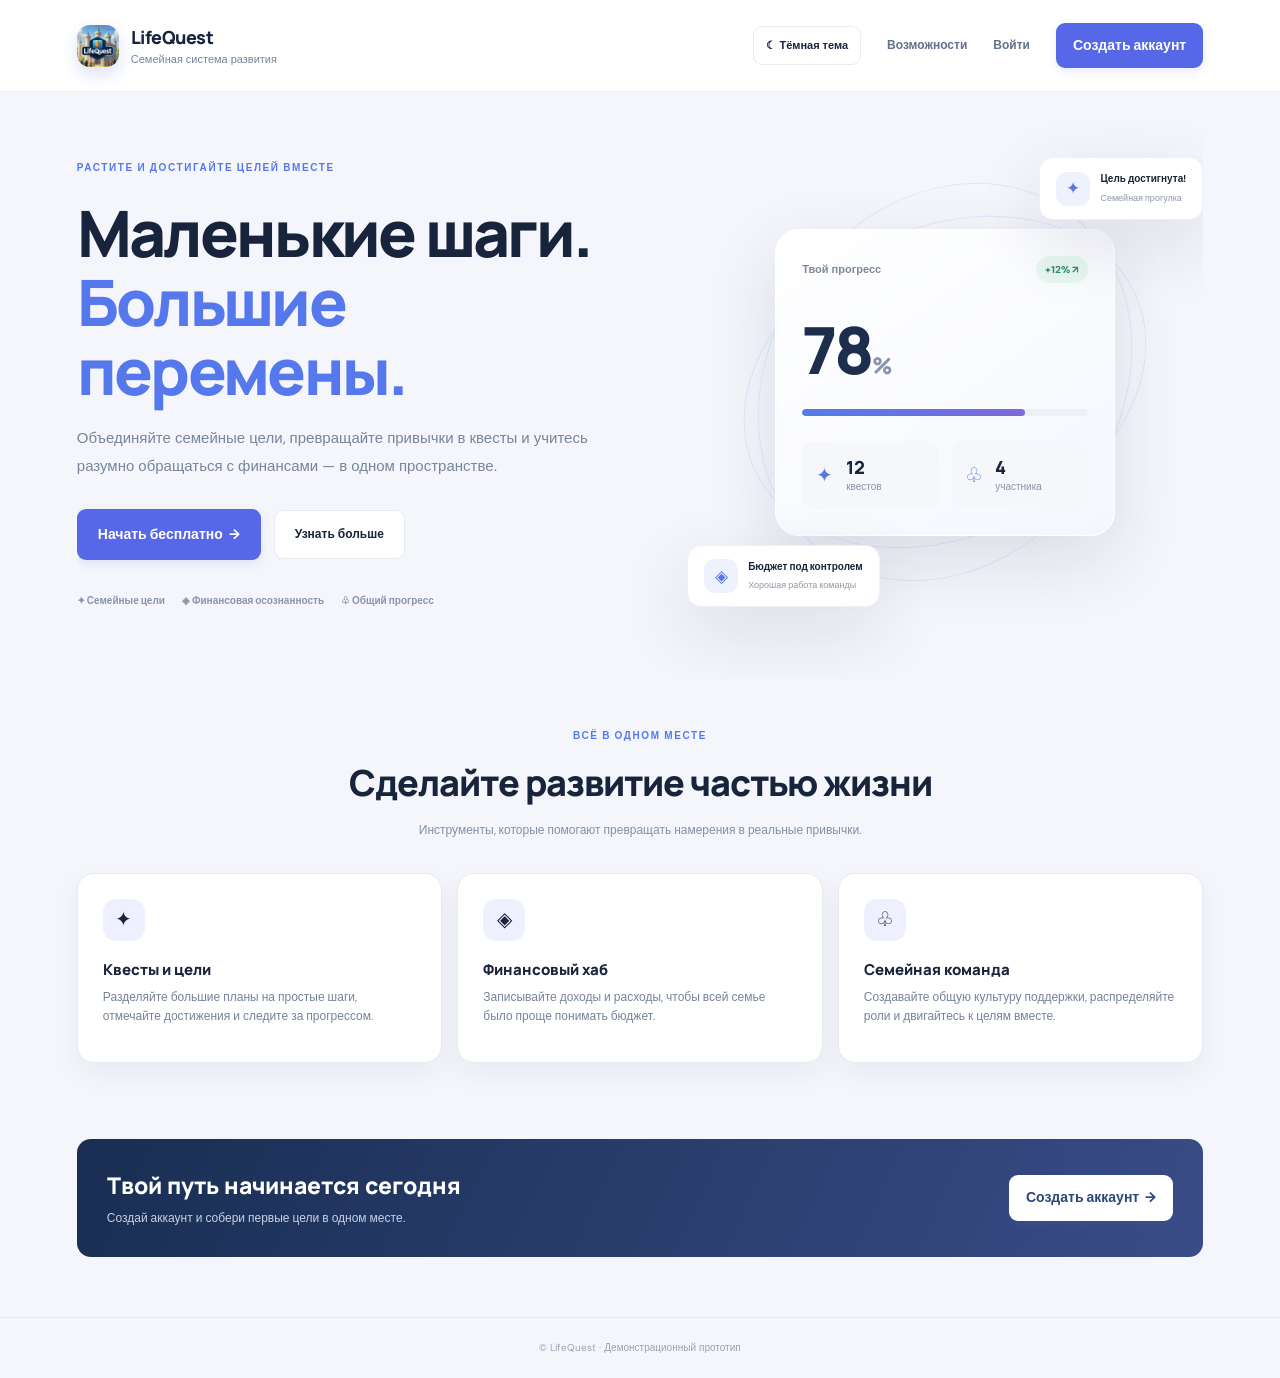
==== commit 493838a5: "Replace text LQ logo with image brand-logo.png Updated workspace.html, register.html, and index.html" ====
--- a/index.html
+++ b/index.html
@@ -6,7 +6,7 @@
   <title>LifeQuest — твой путь начинается здесь</title><script type="module" src="js/theme.js"></script><link rel="stylesheet" href="css/styles.css">
 </head>
 <body class="public-page">
-  <header class="public-header"><a class="brand public-brand" href="index.html"><span class="brand-mark">LQ</span><span>LifeQuest<small>Семейная система развития</small></span></a><nav class="public-nav"><button class="theme-toggle" type="button" data-theme-toggle aria-pressed="false">☾ Тёмная тема</button><a href="#features">Возможности</a><a href="register.html?mode=login">Войти</a><a class="primary-button" href="register.html?mode=register">Создать аккаунт</a></nav></header>
+  <header class="public-header"><a class="brand public-brand" href="index.html"><img src="/public/brand-logo.png" alt="LifeQuest logo" class="brand-mark"><span>LifeQuest<small>Семейная система развития</small></span></a><nav class="public-nav"><button class="theme-toggle" type="button" data-theme-toggle aria-pressed="false">☾ Тёмная тема</button><a href="#features">Возможности</a><a href="register.html?mode=login">Войти</a><a class="primary-button" href="register.html?mode=register">Создать аккаунт</a></nav></header>
   <main class="landing-main">
     <section class="landing-hero"><div class="landing-copy"><span class="landing-kicker">РАСТИТЕ И ДОСТИГАЙТЕ ЦЕЛЕЙ ВМЕСТЕ</span><h1>Маленькие шаги.<br><span>Большие перемены.</span></h1><p>Объединяйте семейные цели, превращайте привычки в квесты и учитесь разумно обращаться с финансами — в одном пространстве.</p><div class="landing-actions"><a class="primary-button" href="register.html?mode=register">Начать бесплатно&nbsp; →</a><a class="secondary-button" href="#features">Узнать больше</a></div><div class="landing-trust"><span>✦ Семейные цели</span><span>◈ Финансовая осознанность</span><span>♧ Общий прогресс</span></div></div><div class="landing-art" aria-hidden="true"><div class="orbit orbit-one"></div><div class="orbit orbit-two"></div><div class="hero-glass"><div class="glass-top"><span>Твой прогресс</span><span class="pill">+12% ↗</span></div><div class="hero-score">78<small>%</small></div><div class="progress-track"><div class="progress-fill" style="width:78%"></div></div><div class="hero-mini-grid"><div><span>✦</span><strong>12</strong><small>квестов</small></div><div><span>♧</span><strong>4</strong><small>участника</small></div></div></div><div class="floating-card floating-top"><span>✦</span><div><strong>Цель достигнута!</strong><small>Семейная прогулка</small></div></div><div class="floating-card floating-bottom"><span>◈</span><div><strong>Бюджет под контролем</strong><small>Хорошая работа команды</small></div></div></div></section>
     <section class="landing-features" id="features"><div class="section-intro centered"><span class="landing-kicker">ВСЁ В ОДНОМ МЕСТЕ</span><h2>Сделайте развитие частью жизни</h2><p>Инструменты, которые помогают превращать намерения в реальные привычки.</p></div><div class="feature-grid"><article class="feature-card"><div class="feature-icon">✦</div><h3>Квесты и цели</h3><p>Разделяйте большие планы на простые шаги, отмечайте достижения и следите за прогрессом.</p></article><article class="feature-card"><div class="feature-icon">◈</div><h3>Финансовый хаб</h3><p>Записывайте доходы и расходы, чтобы всей семье было проще понимать бюджет.</p></article><article class="feature-card"><div class="feature-icon">♧</div><h3>Семейная команда</h3><p>Создавайте общую культуру поддержки, распределяйте роли и двигайтесь к целям вместе.</p></article></div></section>
--- a/css/styles.css
+++ b/css/styles.css
@@ -63,8 +63,8 @@
 .danger-action{color:#b83e48!important;border-color:#efc5c8!important}
 .danger-action:hover{background:#fff0f1!important}
 .profile-grid{display:grid;grid-template-columns:repeat(3,minmax(0,1fr));gap:18px}.profile-avatar-block{display:flex;align-items:flex-start;gap:18px;padding:14px 0 6px}.avatar-lg{width:180px;height:94px;flex:none;border-radius:9px;font-size:24px;overflow:hidden}.profile-avatar-actions{display:flex;flex-direction:column;gap:0;min-width:0;flex:1}.profile-avatar-button-group{display:flex;flex-direction:column;gap:10px;width:100%;max-width:180px}.profile-avatar-actions .file-button,.profile-avatar-actions .table-action{display:flex;align-items:center;justify-content:center;width:100%;max-width:180px;height:42px;min-height:42px;padding:10px 12px;white-space:nowrap}.profile-form{display:grid;gap:12px}.field-label{display:block;margin-bottom:4px;font-size:11px;font-weight:700;color:#66758d}.file-button{display:inline-flex;align-items:center;justify-content:center;max-width:180px}.profile-grid .panel{padding-bottom:24px}.auth-error{color:#c94d5d;font-size:11px;line-height:1.5;min-height:18px}.auth-success{color:#218a68;font-size:11px;line-height:1.5;min-height:18px}.avatar-lg img{width:100%;height:100%;object-fit:cover;display:block;border-radius:inherit}.profile-avatar-actions .muted{font-size:10px;line-height:1.5}.profile-form .primary-button{width:100%}@media(max-width:1100px){.profile-grid{grid-template-columns:repeat(2,minmax(0,1fr))}}
-@media(max-width:760px){.profile-grid{grid-template-columns:minmax(0,1fr);gap:14px}.profile-grid .panel{min-width:0;padding:18px}.profile-avatar-block{align-items:flex-start;gap:16px}.profile-avatar-block>.avatar-lg{width:100%;max-width:none}.profile-avatar-actions{width:100%}.profile-avatar-actions .file-button,.profile-avatar-actions .table-action{width:100%;max-width:none;min-height:42px;white-space:normal}.profile-form,.profile-form .field{min-width:0;width:100%}.profile-form .field{overflow-wrap:anywhere}.profile-form button[type="submit"]{white-space:normal;line-height:1.35}.profile-grid .panel-heading h3{font-size:15px}}
-@media(max-width:420px){.profile-avatar-block{flex-direction:column;align-items:stretch}.profile-avatar-block .avatar-lg{align-self:center}.profile-avatar-actions{align-items:stretch}.profile-grid .panel{padding:16px}}
+@media(max-width:760px){.profile-grid{grid-template-columns:minmax(0,1fr);gap:14px}.profile-grid .panel{min-width:0;padding:18px}.profile-avatar-block{align-items:flex-start;gap:16px}.profile-avatar-block>.avatar-lg{align-self:center;width:min(100%,180px);height:auto;aspect-ratio:1;max-width:180px}.profile-avatar-actions{width:100%}.profile-avatar-actions .file-button,.profile-avatar-actions .table-action{width:100%;max-width:none;min-height:42px;white-space:normal}.profile-form,.profile-form .field{min-width:0;width:100%}.profile-form .field{overflow-wrap:anywhere}.profile-form button[type="submit"]{white-space:normal;line-height:1.35}.profile-grid .panel-heading h3{font-size:15px}}
+@media(max-width:420px){.profile-avatar-block{flex-direction:column;align-items:stretch}.profile-avatar-block>.avatar-lg{align-self:center;width:min(100%,180px);max-width:180px}.profile-avatar-actions{align-items:stretch}.profile-grid .panel{padding:16px}}
 
 /* CRM visual system: consistent surfaces, spacing and interaction states. */
 :root{--bg:#f4f6fb;--surface:#fff;--ink:#17243b;--muted:#75839a;--line:#e6eaf2;--blue:#5667e8;--blue-soft:#eef0ff;--navy:#17243b;--shadow:0 10px 28px rgba(27,39,69,.055);--surface-hover:#f2f4fa}
